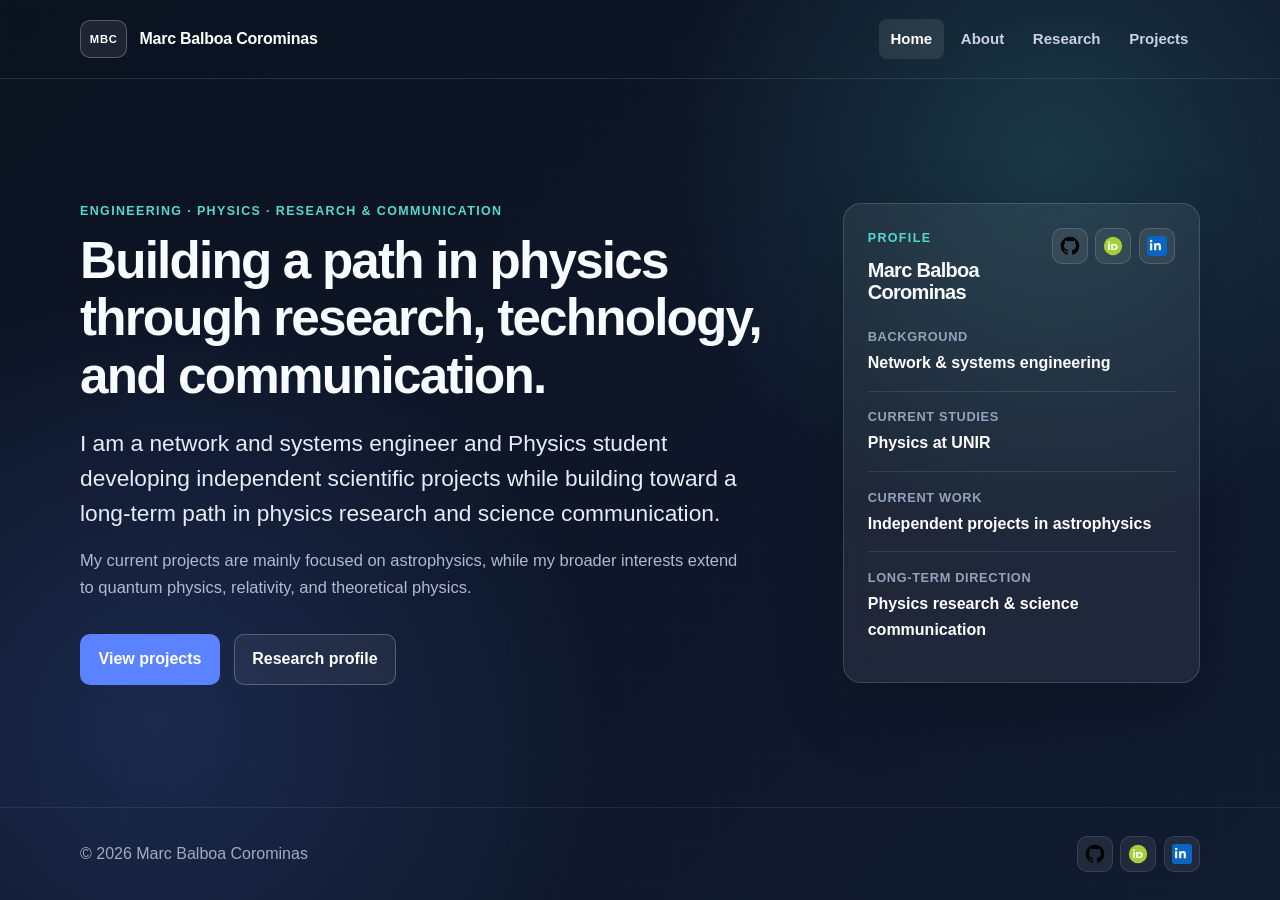
==== index.html @ cb41b610 "Finalize website content and visual consistency" ====
<!DOCTYPE html>
<html lang="en">
<head>
  <meta charset="UTF-8">
  <meta name="viewport" content="width=device-width, initial-scale=1.0">
  <meta name="theme-color" content="#0b1220">
  <title>Marc Balboa Corominas | Physics, Engineering & Research</title>
  <meta name="description" content="Personal website of Marc Balboa Corominas, network and systems engineer, Physics student, and developer of independent scientific projects.">
  <link rel="icon" href="assets/icons/favicon.svg" type="image/svg+xml">
  <link rel="stylesheet" href="assets/css/style.css">
</head>
<body class="home-page">
  <div class="home-shell">
    <header class="site-header">
      <div class="container header-inner">
        <a class="brand" href="index.html" aria-label="Marc Balboa Corominas, home">
          <span class="brand-mark" aria-hidden="true">MBC</span>
          <span class="brand-name">Marc Balboa Corominas</span>
        </a>
        <nav aria-label="Main navigation">
          <a aria-current="page" href="index.html">Home</a>
          <a href="about.html">About</a>
          <a href="research.html">Research</a>
          <a href="projects.html">Projects</a>
        </nav>
      </div>
    </header>

    <main class="home-main">
      <section class="hero container">
        <div class="hero-copy">
          <p class="eyebrow">Engineering · Physics · Research & Communication</p>
          <h1>Building a path in physics through research, technology, and communication.</h1>

          <p class="hero-intro">
            I am a network and systems engineer and Physics student developing
            independent scientific projects while building toward a long-term path
            in physics research and science communication.
          </p>

          <p class="hero-support">
            My current projects are mainly focused on astrophysics, while my broader
            interests extend to quantum physics, relativity, and theoretical physics.
          </p>

          <div class="actions">
            <a class="button button-primary" href="projects.html">View projects</a>
            <a class="button button-secondary" href="research.html">Research profile</a>
          </div>
        </div>

        <aside class="profile-panel" aria-label="Professional profile">
          <div class="profile-panel-top">
            <div>
              <p class="panel-label">Profile</p>
              <h2>Marc Balboa Corominas</h2>
            </div>
            <div class="social-links" aria-label="Professional profiles">
              <a class="icon-link" href="https://github.com/marc-balboa-corominas" rel="me" aria-label="GitHub"><img src="assets/icons/github.svg" alt=""></a>
              <a class="icon-link" href="https://orcid.org/0009-0006-7571-9193" rel="me" aria-label="ORCID"><img src="assets/icons/orcid.svg" alt=""></a>
              <a class="icon-link" href="https://www.linkedin.com/in/marc-balboa-corominas-b39a37172" rel="me" aria-label="LinkedIn"><img src="assets/icons/linkedin.svg" alt=""></a>
            </div>
          </div>

          <dl class="profile-list">
            <div><dt>Background</dt><dd>Network & systems engineering</dd></div>
            <div><dt>Current studies</dt><dd>Physics at UNIR</dd></div>
            <div><dt>Current work</dt><dd>Independent projects in astrophysics</dd></div>
            <div><dt>Long-term direction</dt><dd>Physics research & science communication</dd></div>
          </dl>
        </aside>
      </section>
    </main>

    <footer class="site-footer home-footer">
      <div class="container footer-inner">
        <p>© 2026 Marc Balboa Corominas</p>
        <div class="social-links" aria-label="Professional profiles">
          <a class="icon-link" href="https://github.com/marc-balboa-corominas" rel="me" aria-label="GitHub"><img src="assets/icons/github.svg" alt=""></a>
          <a class="icon-link" href="https://orcid.org/0009-0006-7571-9193" rel="me" aria-label="ORCID"><img src="assets/icons/orcid.svg" alt=""></a>
          <a class="icon-link" href="https://www.linkedin.com/in/marc-balboa-corominas-b39a37172" rel="me" aria-label="LinkedIn"><img src="assets/icons/linkedin.svg" alt=""></a>
        </div>
      </div>
    </footer>
  </div>
</body>
</html>
---- assets/css/style.css ----
:root {
  --ink: #0b1220;
  --ink-soft: #111b30;
  --paper: #ffffff;
  --surface: #f3f6fb;
  --surface-strong: #e8eef8;
  --text: #172033;
  --muted: #5f6b7d;
  --line: #d8dfeb;
  --accent: #5b82ff;
  --accent-strong: #315ee8;
  --accent-soft: #eaf0ff;
  --cyan: #55d8cd;
  --max-width: 1120px;
  --radius: 18px;
  --shadow: 0 18px 50px rgba(11, 18, 32, 0.09);
}

* { box-sizing: border-box; }

html {
  color: var(--text);
  background: var(--paper);
  font-family: Inter, ui-sans-serif, -apple-system, BlinkMacSystemFont, "Segoe UI", Roboto, Helvetica, Arial, sans-serif;
  line-height: 1.65;
  scroll-behavior: smooth;
}

body { margin: 0; }
a { color: inherit; }
img, svg { max-width: 100%; }

.container {
  width: min(calc(100% - 2.5rem), var(--max-width));
  margin-inline: auto;
}

.hero-shell,
.page-shell {
  position: relative;
  overflow: hidden;
  color: #f8fbff;
  background:
    radial-gradient(circle at 82% 18%, rgba(85, 216, 205, 0.17), transparent 24rem),
    radial-gradient(circle at 12% 80%, rgba(91, 130, 255, 0.18), transparent 28rem),
    linear-gradient(135deg, var(--ink) 0%, var(--ink-soft) 100%);
}

.page-shell-about {
  background:
    radial-gradient(circle at 18% 30%, rgba(91, 130, 255, 0.23), transparent 28rem),
    linear-gradient(135deg, #0b1220 0%, #18243f 100%);
}

.page-shell-research {
  background:
    radial-gradient(circle at 80% 30%, rgba(85, 216, 205, 0.2), transparent 26rem),
    linear-gradient(135deg, #08131d 0%, #132f3d 100%);
}

.page-shell-projects {
  background:
    radial-gradient(circle at 18% 25%, rgba(91, 130, 255, 0.24), transparent 26rem),
    radial-gradient(circle at 85% 80%, rgba(85, 216, 205, 0.12), transparent 22rem),
    linear-gradient(135deg, #11101d 0%, #1b1d38 100%);
}

.hero-shell::before,
.page-shell::before {
  position: absolute;
  inset: 0;
  content: "";
  pointer-events: none;
  opacity: 0.22;
  background-image:
    linear-gradient(rgba(255, 255, 255, 0.035) 1px, transparent 1px),
    linear-gradient(90deg, rgba(255, 255, 255, 0.035) 1px, transparent 1px);
  background-size: 42px 42px;
}

.site-header,
.hero,
.page-hero { position: relative; z-index: 1; }

.site-header {
  border-bottom: 1px solid rgba(255, 255, 255, 0.1);
}

.header-inner {
  display: flex;
  min-height: 78px;
  align-items: center;
  justify-content: space-between;
  gap: 2rem;
}

.header-right {
  display: flex;
  align-items: center;
  gap: 1.25rem;
}

.brand {
  display: inline-flex;
  align-items: center;
  gap: 0.75rem;
  color: #fff;
  text-decoration: none;
}

.brand-mark {
  display: grid;
  min-width: 44px;
  height: 38px;
  padding-inline: 0.55rem;
  place-items: center;
  border: 1px solid rgba(255, 255, 255, 0.25);
  border-radius: 10px;
  background: rgba(255, 255, 255, 0.08);
  font-size: 0.7rem;
  font-weight: 850;
  letter-spacing: 0.07em;
}

.brand-name {
  font-weight: 750;
  letter-spacing: -0.015em;
}

nav {
  display: flex;
  flex-wrap: wrap;
  gap: 0.35rem;
}

nav a {
  padding: 0.48rem 0.72rem;
  border-radius: 8px;
  color: #c8d2e4;
  font-size: 0.94rem;
  font-weight: 620;
  text-decoration: none;
}

nav a:hover,
nav a:focus-visible,
nav a[aria-current="page"] {
  color: #fff;
  background: rgba(255, 255, 255, 0.09);
}

.social-links {
  display: flex;
  align-items: center;
  gap: 0.48rem;
}

.icon-link {
  display: grid;
  width: 36px;
  height: 36px;
  place-items: center;
  border: 1px solid rgba(255, 255, 255, 0.14);
  border-radius: 10px;
  background: rgba(255, 255, 255, 0.07);
  text-decoration: none;
  transition: transform 140ms ease, background 140ms ease, border-color 140ms ease;
}

.icon-link:hover,
.icon-link:focus-visible {
  transform: translateY(-1px);
  border-color: rgba(255, 255, 255, 0.35);
  background: rgba(255, 255, 255, 0.13);
}

.icon-link img {
  width: 20px;
  height: 20px;
}

.hero {
  display: grid;
  min-height: 610px;
  align-items: center;
  gap: 4.5rem;
  grid-template-columns: minmax(0, 1.45fr) minmax(300px, 0.75fr);
  padding-block: 6rem;
}

.hero-copy { max-width: 760px; }

.eyebrow,
.panel-label,
.project-type,
.card-number,
.timeline-label {
  margin: 0 0 0.65rem;
  color: var(--cyan);
  font-size: 0.78rem;
  font-weight: 800;
  letter-spacing: 0.11em;
  text-transform: uppercase;
}

.eyebrow-dark,
.section .panel-label,
.section .project-type,
.timeline-label {
  color: var(--accent-strong);
}

h1, h2, h3 {
  margin-top: 0;
  line-height: 1.12;
  letter-spacing: -0.035em;
}

h1 {
  max-width: 860px;
  margin-bottom: 1.35rem;
  font-size: clamp(2.7rem, 5.2vw, 4.6rem);
  font-weight: 780;
}

h2 {
  margin-bottom: 1rem;
  font-size: clamp(1.9rem, 3.5vw, 2.8rem);
  font-weight: 760;
}

h3 {
  margin-bottom: 0.75rem;
  font-size: 1.34rem;
  font-weight: 740;
}

p { margin-top: 0; }

.hero-intro {
  max-width: 720px;
  margin-bottom: 1rem;
  color: #e6ecf7;
  font-size: clamp(1.16rem, 2vw, 1.42rem);
  line-height: 1.55;
}

.hero-support {
  max-width: 670px;
  color: #aebbd1;
  font-size: 1.03rem;
}

.actions {
  display: flex;
  flex-wrap: wrap;
  gap: 0.85rem;
  margin-top: 2rem;
}

.button {
  display: inline-flex;
  min-height: 46px;
  align-items: center;
  justify-content: center;
  padding: 0.72rem 1.1rem;
  border: 1px solid transparent;
  border-radius: 10px;
  font-weight: 720;
  text-decoration: none;
  transition: transform 150ms ease, border-color 150ms ease, background 150ms ease;
}

.button:hover,
.button:focus-visible { transform: translateY(-1px); }

.button-primary { color: #fff; background: var(--accent); }
.button-primary:hover,
.button-primary:focus-visible { background: var(--accent-strong); }

.button-secondary {
  border-color: rgba(255, 255, 255, 0.24);
  color: #fff;
  background: rgba(255, 255, 255, 0.06);
}

.button-secondary:hover,
.button-secondary:focus-visible {
  border-color: rgba(255, 255, 255, 0.45);
  background: rgba(255, 255, 255, 0.1);
}

.profile-panel {
  padding: 1.5rem;
  border: 1px solid rgba(255, 255, 255, 0.14);
  border-radius: var(--radius);
  background: rgba(255, 255, 255, 0.065);
  box-shadow: 0 24px 70px rgba(0, 0, 0, 0.2);
  backdrop-filter: blur(12px);
}

.profile-panel-top {
  display: flex;
  align-items: flex-start;
  justify-content: space-between;
  gap: 1rem;
}

.profile-panel-top h2 {
  margin-bottom: 0.5rem;
  font-size: 1.25rem;
}

.profile-list { margin: 0; }

.profile-list > div {
  padding: 0.9rem 0;
  border-bottom: 1px solid rgba(255, 255, 255, 0.1);
}

.profile-list > div:last-child { border-bottom: 0; }

.profile-list dt {
  margin-bottom: 0.18rem;
  color: #93a3bc;
  font-size: 0.8rem;
  font-weight: 700;
  letter-spacing: 0.05em;
  text-transform: uppercase;
}

.profile-list dd {
  margin: 0;
  color: #fff;
  font-weight: 650;
}

.page-hero {
  max-width: 1000px;
  padding-block: 4.6rem 5rem;
}

.compact-hero {
  display: grid;
  align-items: end;
  gap: 3rem;
  grid-template-columns: minmax(0, 1.35fr) minmax(300px, 0.65fr);
}

.compact-hero h1 {
  max-width: 760px;
  margin-bottom: 0;
  font-size: clamp(2.35rem, 4.4vw, 3.55rem);
}

.compact-hero > p {
  margin-bottom: 0.35rem;
  color: #bdc8da;
  font-size: 1.08rem;
}

.section { padding-block: 5.5rem; }
.section-muted { background: var(--surface); }

.section-heading {
  max-width: 740px;
  margin-bottom: 2.5rem;
}

.section-heading > p:last-child {
  color: var(--muted);
  font-size: 1.08rem;
}

.section-heading-inline {
  display: flex;
  max-width: none;
  align-items: end;
  justify-content: space-between;
  gap: 2rem;
}

.focus-grid,
.principles-grid {
  display: grid;
  gap: 1.25rem;
}

.focus-grid { grid-template-columns: repeat(3, minmax(0, 1fr)); }
.principles-grid { grid-template-columns: repeat(2, minmax(0, 1fr)); }

.focus-card,
.principles-grid article {
  padding: 1.65rem;
  border: 1px solid var(--line);
  border-radius: var(--radius);
  background: var(--paper);
}

.focus-card { min-height: 240px; }
.focus-card p,
.principles-grid p { color: var(--muted); }

.card-number {
  display: block;
  color: var(--accent-strong);
}

.project-feature {
  display: grid;
  align-items: start;
  gap: 3rem;
  padding: 2rem;
  border: 1px solid var(--line);
  border-radius: var(--radius);
  background: var(--paper);
  box-shadow: var(--shadow);
  grid-template-columns: minmax(0, 1.4fr) minmax(250px, 0.6fr);
}

.project-feature p { color: var(--muted); }

.tag-list,
.check-list {
  margin: 0;
  padding: 0;
  list-style: none;
}

.tag-list {
  display: flex;
  flex-wrap: wrap;
  align-content: start;
  gap: 0.6rem;
}

.tag-list li {
  padding: 0.45rem 0.7rem;
  border: 1px solid var(--line);
  border-radius: 999px;
  color: var(--muted);
  background: var(--surface);
  font-size: 0.86rem;
  font-weight: 650;
}

.text-link {
  color: var(--accent-strong);
  font-weight: 720;
  text-decoration: none;
}

.text-link:hover,
.text-link:focus-visible { text-decoration: underline; }

/* About */
.about-layout {
  display: grid;
  align-items: start;
  gap: 5rem;
  grid-template-columns: minmax(260px, 0.7fr) minmax(0, 1.3fr);
}

.about-summary {
  position: sticky;
  top: 2rem;
}

.about-summary p:last-child {
  color: var(--muted);
  font-size: 1.08rem;
}

.timeline {
  position: relative;
  display: grid;
  gap: 1.2rem;
}

.timeline::before {
  position: absolute;
  top: 1rem;
  bottom: 1rem;
  left: 1.55rem;
  width: 1px;
  background: var(--line);
  content: "";
}

.timeline-item {
  position: relative;
  display: grid;
  gap: 1.3rem;
  grid-template-columns: 3.2rem 1fr;
  padding: 1.4rem 1.5rem 1.4rem 0;
  border-bottom: 1px solid var(--line);
}

.timeline-marker {
  z-index: 1;
  display: grid;
  width: 3.1rem;
  height: 3.1rem;
  place-items: center;
  border: 1px solid var(--line);
  border-radius: 50%;
  color: var(--accent-strong);
  background: var(--paper);
  font-size: 0.82rem;
  font-weight: 800;
}

.timeline-item p:last-child { color: var(--muted); }

/* Research */
.research-layout {
  display: grid;
  align-items: start;
  gap: 4rem;
  grid-template-columns: minmax(240px, 0.65fr) minmax(0, 1.35fr);
}

.research-index p:last-child { color: var(--muted); }

.research-accordion {
  display: grid;
  gap: 0.9rem;
}

.research-accordion details {
  overflow: hidden;
  border: 1px solid var(--line);
  border-radius: 14px;
  background: var(--paper);
}

.research-accordion summary {
  display: grid;
  align-items: center;
  gap: 1rem;
  grid-template-columns: 2.8rem 1fr;
  padding: 1.15rem 1.25rem;
  cursor: pointer;
  list-style: none;
}

.research-accordion summary::-webkit-details-marker { display: none; }

.research-accordion summary > span {
  color: var(--accent-strong);
  font-size: 0.82rem;
  font-weight: 800;
}

.research-accordion summary strong {
  display: block;
  margin-bottom: 0.15rem;
  font-size: 1.08rem;
}

.research-accordion summary small {
  color: var(--muted);
  font-size: 0.9rem;
}

.research-accordion details[open] {
  border-color: #bfcdf3;
  box-shadow: var(--shadow);
}

.research-accordion details[open] summary {
  background: var(--accent-soft);
}

.details-content {
  padding: 0 1.25rem 1.25rem 5.05rem;
}

.details-content p {
  margin: 0;
  color: var(--muted);
}

.method-strip {
  display: grid;
  align-items: start;
  gap: 4rem;
  grid-template-columns: minmax(0, 1.2fr) minmax(300px, 0.8fr);
}

.method-strip > div > p:last-child { color: var(--muted); }

.check-list {
  display: grid;
  gap: 0.85rem;
  padding: 1.5rem;
  border: 1px solid var(--line);
  border-radius: var(--radius);
  background: var(--paper);
}

.check-list li {
  position: relative;
  padding-left: 1.55rem;
  color: var(--muted);
}

.check-list li::before {
  position: absolute;
  top: 0.62em;
  left: 0;
  width: 0.58rem;
  height: 0.58rem;
  border-radius: 50%;
  background: var(--accent);
  content: "";
}

/* Projects */
.project-browser {
  display: grid;
  min-height: 560px;
  overflow: hidden;
  border: 1px solid var(--line);
  border-radius: 22px;
  background: var(--paper);
  box-shadow: var(--shadow);
  grid-template-columns: minmax(270px, 0.68fr) minmax(0, 1.32fr);
}

.project-selector {
  padding: 1.5rem;
  border-right: 1px solid var(--line);
  background: var(--surface);
}

.project-tab {
  display: grid;
  width: 100%;
  align-items: center;
  gap: 0.9rem;
  grid-template-columns: 2.2rem 1fr;
  margin-top: 0.75rem;
  padding: 1rem;
  border: 1px solid transparent;
  border-radius: 12px;
  color: var(--text);
  background: transparent;
  cursor: pointer;
  text-align: left;
}

.project-tab:hover,
.project-tab:focus-visible {
  border-color: var(--line);
  background: var(--paper);
}

.project-tab.is-active {
  border-color: #bfcdf3;
  background: var(--paper);
  box-shadow: 0 10px 25px rgba(11, 18, 32, 0.07);
}

.project-tab-index {
  color: var(--accent-strong);
  font-size: 0.78rem;
  font-weight: 850;
}

.project-tab strong,
.project-tab small { display: block; }

.project-tab small {
  margin-top: 0.12rem;
  color: var(--muted);
}

.project-stage {
  display: flex;
  align-items: stretch;
}

.project-panel {
  width: 100%;
  padding: 2.6rem;
}

.project-stage-header {
  display: flex;
  align-items: start;
  justify-content: space-between;
  gap: 1.5rem;
}

.project-stage-header h2 {
  margin-bottom: 0.4rem;
  font-size: clamp(2rem, 4vw, 3rem);
}

.status-pill {
  display: inline-flex;
  padding: 0.35rem 0.65rem;
  border-radius: 999px;
  font-size: 0.78rem;
  font-weight: 800;
}

.status-public {
  color: #166534;
  background: #dcfce7;
}

.status-private {
  color: #7c2d12;
  background: #ffedd5;
}

.project-lead {
  max-width: 720px;
  color: var(--text);
  font-size: 1.25rem;
}

.project-panel > p:not(.project-lead) {
  max-width: 720px;
  color: var(--muted);
}

.project-facts {
  display: grid;
  gap: 0;
  grid-template-columns: repeat(2, minmax(0, 1fr));
  margin: 2rem 0 0;
  border-top: 1px solid var(--line);
}

.project-facts > div {
  padding: 1rem 1rem 1rem 0;
  border-bottom: 1px solid var(--line);
}

.project-facts dt {
  color: var(--muted);
  font-size: 0.78rem;
  font-weight: 800;
  letter-spacing: 0.06em;
  text-transform: uppercase;
}

.project-facts dd {
  margin: 0.3rem 0 0;
  font-weight: 650;
}

.site-footer {
  color: #9facbf;
  background: var(--ink);
}

.footer-inner {
  display: flex;
  min-height: 92px;
  align-items: center;
  justify-content: space-between;
  gap: 2rem;
}

.footer-inner p { margin: 0; }

.site-footer .icon-link {
  border-color: rgba(255, 255, 255, 0.1);
}

@media (max-width: 980px) {
  .header-inner,
  .header-right {
    align-items: flex-start;
    flex-direction: column;
  }

  .header-inner {
    padding-block: 1rem;
    gap: 1rem;
  }

  .header-right {
    width: 100%;
    gap: 0.8rem;
  }

  .hero,
  .compact-hero,
  .about-layout,
  .research-layout,
  .method-strip,
  .project-feature,
  .project-browser {
    grid-template-columns: 1fr;
  }

  .hero {
    gap: 2.5rem;
    padding-block: 4.8rem;
  }

  .profile-panel { max-width: 640px; }
  .focus-grid { grid-template-columns: 1fr; }

  .about-summary { position: static; }
  .project-selector {
    border-right: 0;
    border-bottom: 1px solid var(--line);
  }
}

@media (max-width: 680px) {
  .container {
    width: min(calc(100% - 1.5rem), var(--max-width));
  }

  .brand-name { font-size: 0.95rem; }

  nav {
    width: 100%;
    justify-content: space-between;
    gap: 0;
  }

  nav a {
    padding-inline: 0.45rem;
    font-size: 0.86rem;
  }

  .header-right .social-links {
    position: absolute;
    top: 1rem;
    right: 0.75rem;
  }

  .hero { min-height: auto; }
  h1 { font-size: clamp(2.35rem, 12vw, 3.5rem); }

  .compact-hero {
    gap: 1rem;
    padding-block: 3.4rem 3.8rem;
  }

  .compact-hero h1 {
    font-size: clamp(2.15rem, 10vw, 3rem);
  }

  .section { padding-block: 4.1rem; }

  .section-heading-inline,
  .footer-inner {
    align-items: flex-start;
    flex-direction: column;
  }

  .profile-panel,
  .project-feature,
  .project-panel {
    padding: 1.35rem;
  }

  .profile-panel-top {
    align-items: flex-start;
    flex-direction: column;
  }

  .timeline::before { left: 1.25rem; }
  .timeline-item { grid-template-columns: 2.6rem 1fr; }
  .timeline-marker {
    width: 2.5rem;
    height: 2.5rem;
  }

  .details-content { padding-left: 1.25rem; }

  .project-facts { grid-template-columns: 1fr; }

  .footer-inner { padding-block: 1.5rem; }
}

@media (prefers-reduced-motion: reduce) {
  html { scroll-behavior: auto; }
  .button, .icon-link { transition: none; }
}


/* v4 layout refinement */
.home-page,
.projects-page {
  background: #0b1220;
}

.home-shell {
  display: flex;
  min-height: 100vh;
  flex-direction: column;
}

.home-main {
  position: relative;
  z-index: 1;
  display: flex;
  flex: 1;
  align-items: center;
}

.home-page .hero-shell,
.home-shell {
  color: #f8fbff;
  background:
    radial-gradient(circle at 82% 18%, rgba(85, 216, 205, 0.17), transparent 24rem),
    radial-gradient(circle at 12% 80%, rgba(91, 130, 255, 0.18), transparent 28rem),
    linear-gradient(135deg, var(--ink) 0%, var(--ink-soft) 100%);
}

.home-shell::before,
.projects-shell::before {
  position: absolute;
  inset: 0;
  content: "";
  pointer-events: none;
  opacity: 0.22;
  background-image:
    linear-gradient(rgba(255, 255, 255, 0.035) 1px, transparent 1px),
    linear-gradient(90deg, rgba(255, 255, 255, 0.035) 1px, transparent 1px);
  background-size: 42px 42px;
}

.home-page .hero {
  min-height: auto;
  padding-block: 4.7rem;
}

.home-page h1 {
  max-width: 780px;
  font-size: clamp(2.35rem, 4.4vw, 3.85rem);
}

.header-inner > nav {
  margin-left: auto;
}

.home-footer,
.projects-footer {
  border-top: 1px solid rgba(255, 255, 255, 0.08);
  background: transparent;
}

.compact-hero {
  padding-block: 3.6rem 4rem;
}

.compact-hero h1 {
  max-width: 700px;
  font-size: clamp(2rem, 3.6vw, 3rem);
}

.education-section {
  display: grid;
  align-items: start;
  gap: 4.5rem;
  grid-template-columns: minmax(260px, 0.7fr) minmax(0, 1.3fr);
}

.education-heading {
  position: sticky;
  top: 2rem;
}

.education-heading p:last-child,
.education-card p:last-child {
  color: var(--muted);
}

.education-timeline {
  position: relative;
  display: grid;
  gap: 1.2rem;
}

.education-timeline::before {
  position: absolute;
  top: 1.5rem;
  bottom: 1.5rem;
  left: 4.45rem;
  width: 1px;
  background: var(--line);
  content: "";
}

.education-entry {
  position: relative;
  display: grid;
  gap: 1.5rem;
  grid-template-columns: 7.4rem 1fr;
}

.year-block {
  z-index: 1;
  display: flex;
  min-height: 4.7rem;
  align-items: center;
  justify-content: center;
  gap: 0.28rem;
  border: 1px solid var(--line);
  border-radius: 14px;
  color: var(--accent-strong);
  background: var(--paper);
  font-size: 0.78rem;
  font-weight: 820;
}

.year-line { color: var(--muted); }

.education-card {
  padding: 1.5rem;
  border: 1px solid var(--line);
  border-radius: var(--radius);
  background: var(--surface);
}

.institution {
  color: var(--accent-strong);
}

.research-accordion summary {
  grid-template-columns: 1rem 1fr;
}

.topic-dot {
  display: block;
  width: 0.68rem;
  height: 0.68rem;
  border-radius: 50%;
  background: var(--accent);
}

.details-content {
  padding-left: 3.25rem;
}

.projects-shell {
  position: relative;
  min-height: 100vh;
  overflow: hidden;
  color: #f8fbff;
  background:
    radial-gradient(circle at 18% 25%, rgba(91, 130, 255, 0.24), transparent 26rem),
    radial-gradient(circle at 85% 80%, rgba(85, 216, 205, 0.12), transparent 22rem),
    linear-gradient(135deg, #11101d 0%, #1b1d38 100%);
}

.projects-intro {
  padding-bottom: 2.8rem;
}

.projects-browser-section {
  position: relative;
  z-index: 1;
  padding-bottom: 5rem;
}

.projects-page .project-browser {
  border-color: rgba(255, 255, 255, 0.12);
  box-shadow: 0 24px 70px rgba(0, 0, 0, 0.22);
}

@media (max-width: 980px) {
  .education-section {
    grid-template-columns: 1fr;
  }
  .education-heading { position: static; }
}

@media (max-width: 680px) {
  .home-page .hero { padding-block: 3.7rem; }
  .education-entry { grid-template-columns: 1fr; }
  .education-timeline::before { display: none; }
  .year-block {
    width: fit-content;
    min-height: auto;
    padding: 0.5rem 0.7rem;
  }
}

/* =========================================================
   Version 5 — final content and continuous-page refinements
   ========================================================= */

html {
  background: var(--ink);
}

.home-shell,
.about-shell,
.research-shell,
.projects-shell {
  position: relative;
  display: flex;
  min-height: 100vh;
  overflow: hidden;
  flex-direction: column;
  color: #f8fbff;
}

.about-shell {
  background:
    radial-gradient(circle at 18% 24%, rgba(91, 130, 255, 0.23), transparent 28rem),
    radial-gradient(circle at 88% 78%, rgba(85, 216, 205, 0.10), transparent 26rem),
    linear-gradient(135deg, #0b1220 0%, #18243f 100%);
}

.research-shell {
  background:
    radial-gradient(circle at 82% 22%, rgba(85, 216, 205, 0.19), transparent 26rem),
    radial-gradient(circle at 12% 82%, rgba(91, 130, 255, 0.12), transparent 28rem),
    linear-gradient(135deg, #08131d 0%, #132f3d 100%);
}

.about-shell::before,
.research-shell::before {
  position: absolute;
  inset: 0;
  content: "";
  pointer-events: none;
  opacity: 0.22;
  background-image:
    linear-gradient(rgba(255, 255, 255, 0.035) 1px, transparent 1px),
    linear-gradient(90deg, rgba(255, 255, 255, 0.035) 1px, transparent 1px);
  background-size: 42px 42px;
}

.about-shell > *,
.research-shell > * {
  position: relative;
  z-index: 1;
}

.about-shell main,
.research-shell main {
  flex: 1;
}

.about-shell .site-footer,
.research-shell .site-footer {
  margin-top: auto;
  border-top: 1px solid rgba(255, 255, 255, 0.08);
  background: rgba(0, 0, 0, 0.08);
}

/* More restrained headings */
.hero h1 {
  max-width: 820px;
  font-size: clamp(2.25rem, 4vw, 3.65rem);
}

.compact-hero {
  padding-block: 3.4rem 3rem;
}

.compact-hero h1 {
  max-width: 720px;
  font-size: clamp(1.95rem, 3.35vw, 2.9rem);
}

/* About: continuous dark background and centred chronology rail */
.education-section-dark {
  padding-top: 1.5rem;
  padding-bottom: 5rem;
}

.education-section-dark .education-heading h2 {
  color: #ffffff;
}

.education-section-dark .education-heading .eyebrow {
  color: var(--cyan);
}

.education-timeline {
  --timeline-column: 10rem;
  --timeline-center: 5rem;
}

.education-timeline::before {
  top: 2.4rem;
  bottom: 2.4rem;
  left: var(--timeline-center);
  width: 2px;
  background: rgba(255, 255, 255, 0.18);
}

.education-entry {
  grid-template-columns: var(--timeline-column) minmax(0, 1fr);
}

.year-block {
  position: relative;
  z-index: 1;
  min-height: 4.8rem;
  padding: 0.55rem 0.7rem;
  border-color: rgba(255, 255, 255, 0.20);
  color: #e9efff;
  background: rgba(11, 18, 32, 0.90);
  text-align: center;
}

.education-card {
  border-color: rgba(255, 255, 255, 0.14);
  color: var(--text);
  background: rgba(255, 255, 255, 0.97);
  box-shadow: 0 18px 50px rgba(0, 0, 0, 0.18);
}

.education-card h3 {
  color: var(--text);
}

.education-card p:last-child {
  color: var(--muted);
}

.entry-heading {
  display: flex;
  align-items: flex-start;
  justify-content: space-between;
  gap: 1.25rem;
}

.entry-tag {
  flex: 0 0 auto;
  padding: 0.35rem 0.65rem;
  border-radius: 999px;
  color: var(--accent-strong);
  background: var(--accent-soft);
  font-size: 0.74rem;
  font-weight: 750;
}

/* Research: continuous dark background with light interactive cards */
.research-layout-dark {
  padding-top: 1.5rem;
  padding-bottom: 5rem;
}

.research-layout-dark .research-index h2 {
  color: #ffffff;
}

.research-layout-dark .research-index .eyebrow {
  color: var(--cyan);
}

.research-layout-dark .research-index p:last-child {
  color: #b8c5d7;
}

.research-accordion details {
  border-color: rgba(255, 255, 255, 0.14);
  color: var(--text);
  background: rgba(255, 255, 255, 0.97);
  box-shadow: 0 16px 38px rgba(0, 0, 0, 0.14);
}

.research-accordion summary {
  grid-template-columns: 1rem 1fr;
}

.research-accordion summary strong {
  color: var(--text);
}

.area-label {
  display: block;
  margin-bottom: 0.22rem;
  color: var(--accent-strong) !important;
  font-size: 0.7rem !important;
  font-weight: 800 !important;
  letter-spacing: 0.09em;
  text-transform: uppercase;
}

.details-content {
  padding-left: 3.25rem;
}

/* Projects: explicit contrast fix for all text inside the white card */
.projects-shell .project-browser,
.projects-shell .project-selector,
.projects-shell .project-stage,
.projects-shell .project-panel {
  color: var(--text) !important;
}

.projects-shell .project-panel,
.projects-shell .project-panel h2,
.projects-shell .project-panel h3,
.projects-shell .project-panel dd,
.projects-shell .project-tab strong {
  color: var(--text) !important;
}

.projects-shell .project-panel p,
.projects-shell .project-panel dt,
.projects-shell .project-tab small {
  color: var(--muted) !important;
}

.projects-shell .project-panel .project-type,
.projects-shell .project-selector .eyebrow-dark {
  color: var(--accent-strong) !important;
}

.projects-shell .project-panel .project-lead {
  color: var(--text) !important;
}

.projects-shell .project-panel .project-description {
  color: var(--muted) !important;
}

.projects-shell .project-facts dd {
  color: var(--text) !important;
}

.projects-shell .status-public {
  color: #166534 !important;
}

.projects-shell .status-private {
  color: #7c2d12 !important;
}

@media (max-width: 680px) {
  .hero h1 {
    font-size: clamp(2.05rem, 9.5vw, 3rem);
  }

  .compact-hero h1 {
    font-size: clamp(1.95rem, 9vw, 2.7rem);
  }

  .education-timeline {
    --timeline-center: 1.25rem;
  }

  .education-entry {
    grid-template-columns: 1fr;
    padding-left: 2.8rem;
  }

  .year-block {
    width: fit-content;
    min-height: auto;
    margin-left: -2.8rem;
  }

  .entry-heading {
    flex-direction: column;
  }

  .details-content {
    padding-left: 1.25rem;
  }

  .project-stage-header {
    align-items: flex-start;
    flex-direction: column;
  }
}
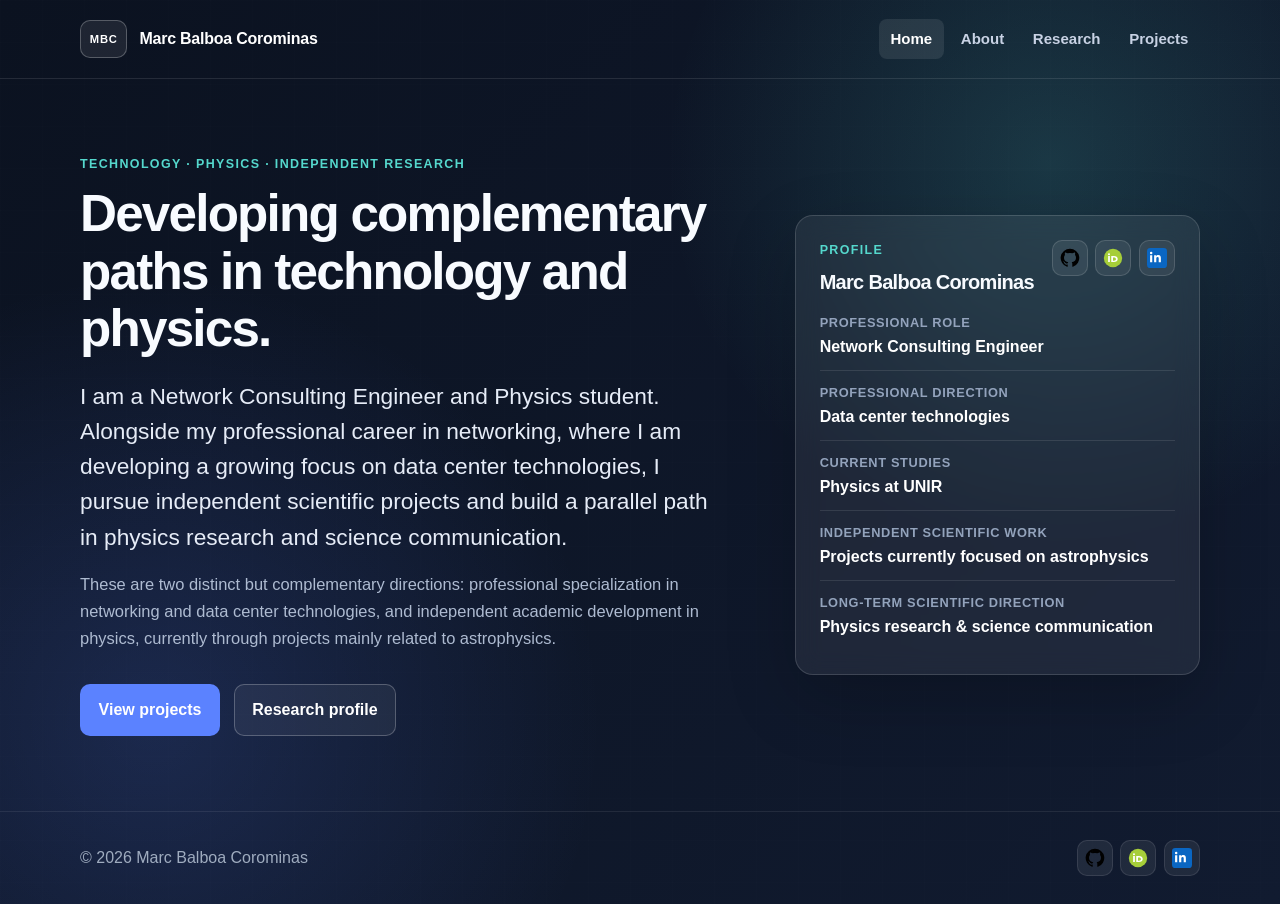
==== commit 91adde8c: "Refine dual career profile and dynamic education timeline" ====
--- a/index.html
+++ b/index.html
@@ -4,11 +4,15 @@
   <meta charset="UTF-8">
   <meta name="viewport" content="width=device-width, initial-scale=1.0">
   <meta name="theme-color" content="#0b1220">
-  <title>Marc Balboa Corominas | Physics, Engineering & Research</title>
-  <meta name="description" content="Personal website of Marc Balboa Corominas, network and systems engineer, Physics student, and developer of independent scientific projects.">
+  <title>Marc Balboa Corominas | Technology, Physics & Independent Research</title>
+  <meta
+    name="description"
+    content="Personal website of Marc Balboa Corominas, Network Consulting Engineer, Physics student, and developer of independent scientific projects."
+  >
   <link rel="icon" href="assets/icons/favicon.svg" type="image/svg+xml">
   <link rel="stylesheet" href="assets/css/style.css">
 </head>
+
 <body class="home-page">
   <div class="home-shell">
     <header class="site-header">
@@ -17,6 +21,7 @@
           <span class="brand-mark" aria-hidden="true">MBC</span>
           <span class="brand-name">Marc Balboa Corominas</span>
         </a>
+
         <nav aria-label="Main navigation">
           <a aria-current="page" href="index.html">Home</a>
           <a href="about.html">About</a>
@@ -29,18 +34,23 @@
     <main class="home-main">
       <section class="hero container">
         <div class="hero-copy">
-          <p class="eyebrow">Engineering · Physics · Research & Communication</p>
-          <h1>Building a path in physics through research, technology, and communication.</h1>
+          <p class="eyebrow">Technology · Physics · Independent Research</p>
+
+          <h1>Developing complementary paths in technology and physics.</h1>
 
           <p class="hero-intro">
-            I am a network and systems engineer and Physics student developing
-            independent scientific projects while building toward a long-term path
-            in physics research and science communication.
+            I am a Network Consulting Engineer and Physics student. Alongside my
+            professional career in networking, where I am developing a growing
+            focus on data center technologies, I pursue independent scientific
+            projects and build a parallel path in physics research and science
+            communication.
           </p>
 
           <p class="hero-support">
-            My current projects are mainly focused on astrophysics, while my broader
-            interests extend to quantum physics, relativity, and theoretical physics.
+            These are two distinct but complementary directions: professional
+            specialization in networking and data center technologies, and
+            independent academic development in physics, currently through
+            projects mainly related to astrophysics.
           </p>
 
           <div class="actions">
@@ -49,24 +59,68 @@
           </div>
         </div>
 
-        <aside class="profile-panel" aria-label="Professional profile">
+        <aside class="profile-panel" aria-label="Professional and academic profile">
           <div class="profile-panel-top">
             <div>
               <p class="panel-label">Profile</p>
               <h2>Marc Balboa Corominas</h2>
             </div>
+
             <div class="social-links" aria-label="Professional profiles">
-              <a class="icon-link" href="https://github.com/marc-balboa-corominas" rel="me" aria-label="GitHub"><img src="assets/icons/github.svg" alt=""></a>
-              <a class="icon-link" href="https://orcid.org/0009-0006-7571-9193" rel="me" aria-label="ORCID"><img src="assets/icons/orcid.svg" alt=""></a>
-              <a class="icon-link" href="https://www.linkedin.com/in/marc-balboa-corominas-b39a37172" rel="me" aria-label="LinkedIn"><img src="assets/icons/linkedin.svg" alt=""></a>
+              <a
+                class="icon-link"
+                href="https://github.com/marc-balboa-corominas"
+                rel="me"
+                aria-label="GitHub"
+              >
+                <img src="assets/icons/github.svg" alt="">
+              </a>
+
+              <a
+                class="icon-link"
+                href="https://orcid.org/0009-0006-7571-9193"
+                rel="me"
+                aria-label="ORCID"
+              >
+                <img src="assets/icons/orcid.svg" alt="">
+              </a>
+
+              <a
+                class="icon-link"
+                href="https://www.linkedin.com/in/marc-balboa-corominas-b39a37172"
+                rel="me"
+                aria-label="LinkedIn"
+              >
+                <img src="assets/icons/linkedin.svg" alt="">
+              </a>
             </div>
           </div>
 
           <dl class="profile-list">
-            <div><dt>Background</dt><dd>Network & systems engineering</dd></div>
-            <div><dt>Current studies</dt><dd>Physics at UNIR</dd></div>
-            <div><dt>Current work</dt><dd>Independent projects in astrophysics</dd></div>
-            <div><dt>Long-term direction</dt><dd>Physics research & science communication</dd></div>
+            <div>
+              <dt>Professional role</dt>
+              <dd>Network Consulting Engineer</dd>
+            </div>
+
+            <div>
+              <dt>Professional direction</dt>
+              <dd>Data center technologies</dd>
+            </div>
+
+            <div>
+              <dt>Current studies</dt>
+              <dd>Physics at UNIR</dd>
+            </div>
+
+            <div>
+              <dt>Independent scientific work</dt>
+              <dd>Projects currently focused on astrophysics</dd>
+            </div>
+
+            <div>
+              <dt>Long-term scientific direction</dt>
+              <dd>Physics research & science communication</dd>
+            </div>
           </dl>
         </aside>
       </section>
@@ -75,10 +129,34 @@
     <footer class="site-footer home-footer">
       <div class="container footer-inner">
         <p>© 2026 Marc Balboa Corominas</p>
+
         <div class="social-links" aria-label="Professional profiles">
-          <a class="icon-link" href="https://github.com/marc-balboa-corominas" rel="me" aria-label="GitHub"><img src="assets/icons/github.svg" alt=""></a>
-          <a class="icon-link" href="https://orcid.org/0009-0006-7571-9193" rel="me" aria-label="ORCID"><img src="assets/icons/orcid.svg" alt=""></a>
-          <a class="icon-link" href="https://www.linkedin.com/in/marc-balboa-corominas-b39a37172" rel="me" aria-label="LinkedIn"><img src="assets/icons/linkedin.svg" alt=""></a>
+          <a
+            class="icon-link"
+            href="https://github.com/marc-balboa-corominas"
+            rel="me"
+            aria-label="GitHub"
+          >
+            <img src="assets/icons/github.svg" alt="">
+          </a>
+
+          <a
+            class="icon-link"
+            href="https://orcid.org/0009-0006-7571-9193"
+            rel="me"
+            aria-label="ORCID"
+          >
+            <img src="assets/icons/orcid.svg" alt="">
+          </a>
+
+          <a
+            class="icon-link"
+            href="https://www.linkedin.com/in/marc-balboa-corominas-b39a37172"
+            rel="me"
+            aria-label="LinkedIn"
+          >
+            <img src="assets/icons/linkedin.svg" alt="">
+          </a>
         </div>
       </div>
     </footer>
--- a/assets/css/style.css
+++ b/assets/css/style.css
@@ -1373,3 +1373,237 @@
     flex-direction: column;
   }
 }
+
+
+/* =========================================================
+   Version 6 — dual professional/scientific profile
+   and dynamic About timeline
+   ========================================================= */
+
+.home-page .hero {
+  grid-template-columns: minmax(0, 1.3fr) minmax(330px, 0.82fr);
+}
+
+.home-page .profile-list > div {
+  padding-block: 0.7rem;
+}
+
+.home-page .profile-list dd {
+  line-height: 1.42;
+}
+
+/* Dynamic About layout */
+
+.about-page .education-section {
+  display: block;
+}
+
+.education-explorer {
+  display: grid;
+  align-items: start;
+  gap: 4.5rem;
+  grid-template-columns: minmax(260px, 0.7fr) minmax(0, 1.3fr);
+  padding-block: 1.5rem 5rem;
+}
+
+.education-companion {
+  position: sticky;
+  top: 2rem;
+  min-height: 29rem;
+  padding: 1.55rem;
+  border: 1px solid rgba(255, 255, 255, 0.14);
+  border-radius: var(--radius);
+  background:
+    linear-gradient(
+      145deg,
+      rgba(255, 255, 255, 0.1),
+      rgba(255, 255, 255, 0.045)
+    );
+  box-shadow: 0 20px 55px rgba(0, 0, 0, 0.17);
+  backdrop-filter: blur(12px);
+}
+
+.education-companion h2 {
+  margin-bottom: 1.6rem;
+  color: #ffffff;
+}
+
+.active-education {
+  padding-top: 1.25rem;
+  border-top: 1px solid rgba(255, 255, 255, 0.12);
+}
+
+.active-step {
+  display: flex;
+  gap: 0.38rem;
+  margin-bottom: 1.2rem;
+  color: #91a0b9;
+  font-size: 0.76rem;
+  font-weight: 800;
+  letter-spacing: 0.1em;
+}
+
+.active-step span:first-child {
+  color: var(--cyan);
+}
+
+.active-years {
+  margin-bottom: 0.55rem;
+  color: var(--cyan);
+  font-size: 0.86rem;
+  font-weight: 800;
+  letter-spacing: 0.08em;
+  text-transform: uppercase;
+}
+
+.active-education h3 {
+  margin-bottom: 0.75rem;
+  color: #ffffff;
+  font-size: clamp(1.45rem, 2.5vw, 2rem);
+}
+
+.active-institution {
+  margin-bottom: 0.8rem;
+  color: #d8e0ef;
+  font-weight: 680;
+}
+
+.active-level {
+  margin-bottom: 0;
+  color: #9eacc1;
+  font-size: 0.9rem;
+}
+
+.timeline-navigation {
+  display: flex;
+  flex-wrap: wrap;
+  gap: 0.58rem;
+  margin-top: 2rem;
+}
+
+.timeline-nav-dot {
+  width: 0.68rem;
+  height: 0.68rem;
+  padding: 0;
+  border: 1px solid rgba(255, 255, 255, 0.32);
+  border-radius: 50%;
+  background: transparent;
+  cursor: pointer;
+}
+
+.timeline-nav-dot:hover,
+.timeline-nav-dot:focus-visible,
+.timeline-nav-dot.is-active {
+  border-color: var(--cyan);
+  background: var(--cyan);
+}
+
+.about-page .education-timeline {
+  --year-column: 10rem;
+  --rail-center: calc(var(--year-column) / 2);
+  gap: 1.25rem;
+}
+
+.about-page .education-timeline::before {
+  left: calc(var(--rail-center) - 1px);
+}
+
+.about-page .education-entry {
+  grid-template-columns: var(--year-column) minmax(0, 1fr);
+  scroll-margin-top: 7rem;
+  opacity: 0.76;
+  transition:
+    opacity 180ms ease,
+    transform 180ms ease;
+}
+
+.about-page .education-entry.is-active {
+  opacity: 1;
+  transform: translateX(0.2rem);
+}
+
+.about-page .year-block {
+  width: 100%;
+}
+
+.education-level {
+  display: inline-flex;
+  margin-bottom: 0.75rem;
+  padding: 0.32rem 0.58rem;
+  border: 1px solid #d3dcf1;
+  border-radius: 999px;
+  color: #48617f;
+  background: #f3f6fb;
+  font-size: 0.72rem;
+  font-weight: 760;
+}
+
+.about-page .education-card {
+  border-color: rgba(255, 255, 255, 0.16);
+}
+
+.about-page .education-entry.is-active .education-card {
+  border-color: rgba(85, 216, 205, 0.55);
+  box-shadow:
+    0 22px 60px rgba(0, 0, 0, 0.2),
+    0 0 0 1px rgba(85, 216, 205, 0.08);
+}
+
+.about-page .education-entry.is-active .year-block {
+  border-color: rgba(85, 216, 205, 0.65);
+  color: #ffffff;
+}
+
+@media (max-width: 920px) {
+  .home-page .hero,
+  .education-explorer {
+    grid-template-columns: 1fr;
+  }
+
+  .education-companion {
+    position: relative;
+    top: auto;
+    min-height: auto;
+  }
+}
+
+@media (max-width: 680px) {
+  .education-explorer {
+    gap: 2rem;
+    padding-bottom: 4rem;
+  }
+
+  .education-companion {
+    padding: 1.25rem;
+  }
+
+  .about-page .education-timeline {
+    --year-column: 1fr;
+  }
+
+  .about-page .education-timeline::before {
+    display: none;
+  }
+
+  .about-page .education-entry {
+    grid-template-columns: 1fr;
+    padding-left: 0;
+  }
+
+  .about-page .year-block {
+    width: fit-content;
+    min-height: auto;
+    margin-left: 0;
+    padding: 0.48rem 0.7rem;
+  }
+
+  .about-page .education-entry.is-active {
+    transform: none;
+  }
+}
+
+@media (prefers-reduced-motion: reduce) {
+  .about-page .education-entry {
+    transition: none;
+  }
+}
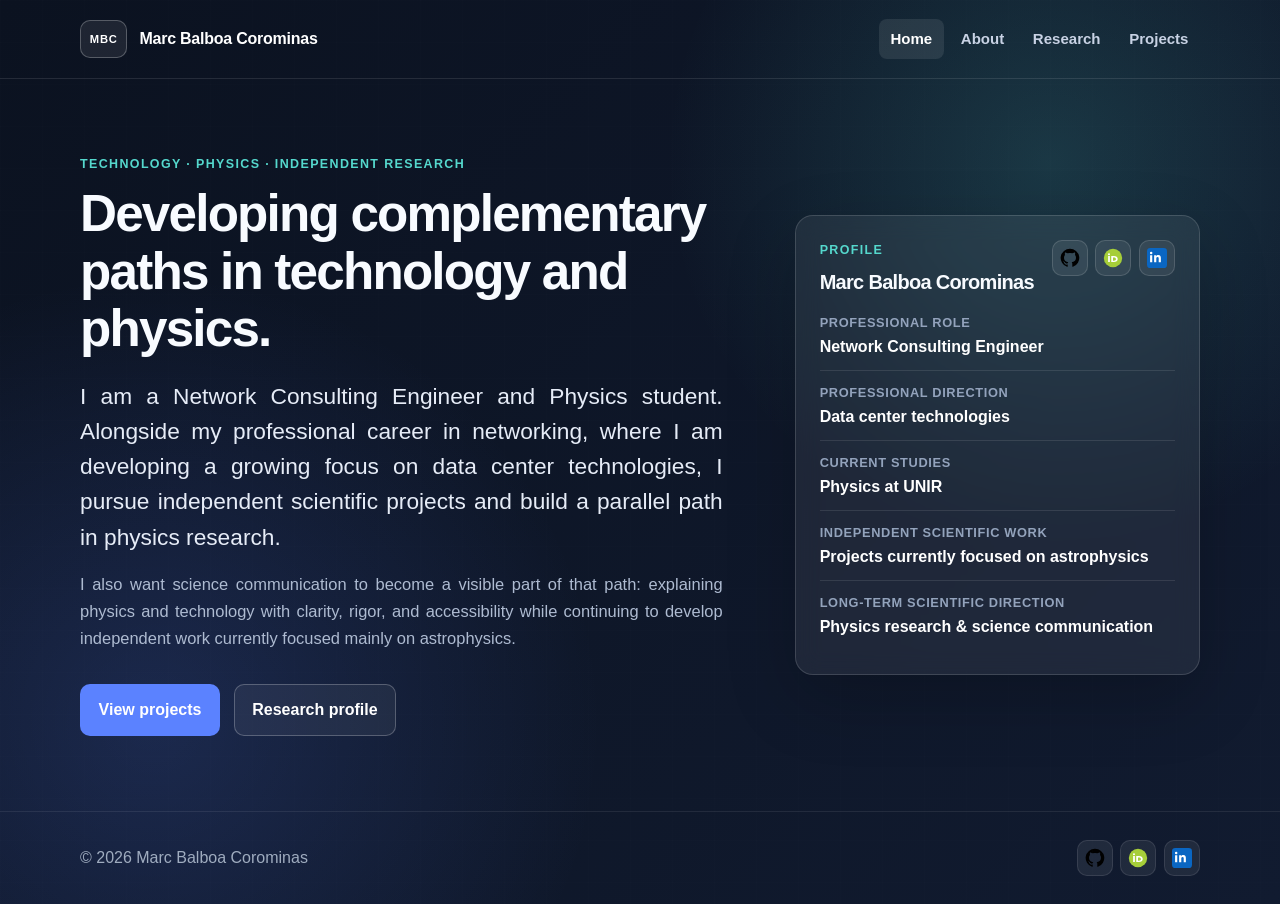
==== commit d8c97af0: "Finalize typography and education timeline behavior" ====
--- a/index.html
+++ b/index.html
@@ -42,15 +42,14 @@
             I am a Network Consulting Engineer and Physics student. Alongside my
             professional career in networking, where I am developing a growing
             focus on data center technologies, I pursue independent scientific
-            projects and build a parallel path in physics research and science
-            communication.
+            projects and build a parallel path in physics research.
           </p>
 
           <p class="hero-support">
-            These are two distinct but complementary directions: professional
-            specialization in networking and data center technologies, and
-            independent academic development in physics, currently through
-            projects mainly related to astrophysics.
+            I also want science communication to become a visible part of that
+            path: explaining physics and technology with clarity, rigor, and
+            accessibility while continuing to develop independent work currently
+            focused mainly on astrophysics.
           </p>
 
           <div class="actions">
--- a/assets/css/style.css
+++ b/assets/css/style.css
@@ -1607,3 +1607,119 @@
     transition: none;
   }
 }
+
+
+/* =========================================================
+   Version 7 — final typography and stable timeline behavior
+   ========================================================= */
+
+/* Internal-page introductory text should sit optically centered
+   beside the title rather than hanging lower in the grid. */
+.page-hero {
+  align-items: center;
+}
+
+.page-hero > p {
+  align-self: center;
+  margin: 0;
+}
+
+/* Selective justification for longer explanatory copy.
+   Headings, navigation, labels, short summaries, and mobile text
+   remain left-aligned for readability. */
+.hero-intro,
+.hero-support,
+.education-card > p:last-child,
+.details-content p,
+.project-description,
+.project-lead {
+  text-align: justify;
+  text-justify: inter-word;
+  hyphens: auto;
+}
+
+/* Keep the Home copy visually balanced after adding the
+   science-communication paragraph. */
+.home-page .hero-copy {
+  max-width: 790px;
+}
+
+.home-page .hero-support {
+  max-width: 700px;
+}
+
+/* About: the companion remains centered in the viewport while
+   the timeline advances, and the active card changes deterministically. */
+.education-explorer {
+  align-items: stretch;
+}
+
+.education-companion {
+  position: sticky;
+  top: 50vh;
+  align-self: start;
+  min-height: 29rem;
+  transform: translateY(-50%);
+  transition: none;
+}
+
+.about-page .education-entry {
+  opacity: 0.72;
+  transform: none;
+}
+
+.about-page .education-entry.is-active {
+  opacity: 1;
+  transform: none;
+}
+
+.about-page .education-entry.is-active .education-card,
+.about-page .education-entry.is-active .year-block {
+  transition:
+    border-color 160ms ease,
+    box-shadow 160ms ease,
+    background-color 160ms ease;
+}
+
+/* Slightly more vertical room prevents the final entry from reaching
+   the footer before the left companion has completed its sticky range. */
+.about-page .education-timeline {
+  padding-bottom: 10vh;
+}
+
+/* Project and Research headings: keep the explanatory paragraph
+   visually centered against the title block. */
+.projects-shell .page-hero,
+.research-shell .page-hero,
+.about-shell .page-hero {
+  align-items: center;
+}
+
+@media (max-width: 920px) {
+  .education-companion {
+    position: relative;
+    top: auto;
+    min-height: auto;
+    transform: none;
+  }
+
+  .about-page .education-timeline {
+    padding-bottom: 0;
+  }
+}
+
+@media (max-width: 680px) {
+  .hero-intro,
+  .hero-support,
+  .education-card > p:last-child,
+  .details-content p,
+  .project-description,
+  .project-lead {
+    text-align: left;
+    hyphens: none;
+  }
+
+  .page-hero > p {
+    align-self: start;
+  }
+}
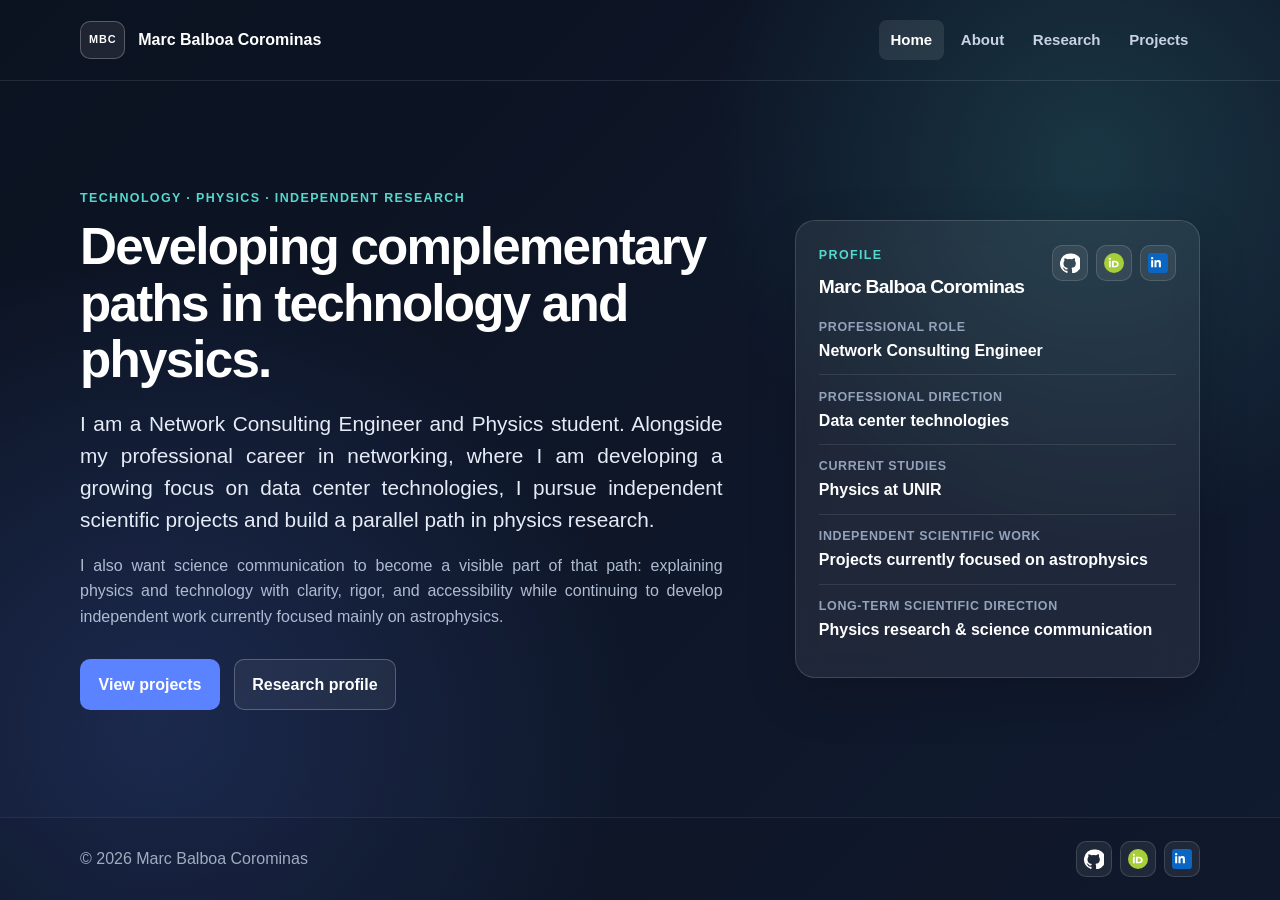
==== commit b5469e82: "Fix About timeline layout and Research text alignment" ====
--- a/index.html
+++ b/index.html
@@ -1,164 +1,82 @@
 <!DOCTYPE html>
 <html lang="en">
 <head>
-  <meta charset="UTF-8">
-  <meta name="viewport" content="width=device-width, initial-scale=1.0">
-  <meta name="theme-color" content="#0b1220">
-  <title>Marc Balboa Corominas | Technology, Physics & Independent Research</title>
-  <meta
-    name="description"
-    content="Personal website of Marc Balboa Corominas, Network Consulting Engineer, Physics student, and developer of independent scientific projects."
-  >
-  <link rel="icon" href="assets/icons/favicon.svg" type="image/svg+xml">
-  <link rel="stylesheet" href="assets/css/style.css">
+<meta charset="UTF-8">
+<meta name="viewport" content="width=device-width, initial-scale=1.0">
+<meta name="theme-color" content="#0b1220">
+<title>Marc Balboa Corominas | Technology, Physics & Independent Research</title>
+<meta name="description" content="Personal website of Marc Balboa Corominas, Network Consulting Engineer, Physics student, and developer of independent scientific projects.">
+<link rel="icon" href="assets/icons/favicon.svg" type="image/svg+xml">
+<link rel="stylesheet" href="assets/css/style.css">
 </head>
+<body>
+<div class="site-shell home-shell">
 
-<body class="home-page">
-  <div class="home-shell">
-    <header class="site-header">
-      <div class="container header-inner">
-        <a class="brand" href="index.html" aria-label="Marc Balboa Corominas, home">
-          <span class="brand-mark" aria-hidden="true">MBC</span>
-          <span class="brand-name">Marc Balboa Corominas</span>
-        </a>
+<header class="site-header">
+  <div class="container header-inner">
+    <a class="brand" href="index.html" aria-label="Marc Balboa Corominas, home">
+      <span class="brand-mark" aria-hidden="true">MBC</span>
+      <span class="brand-name">Marc Balboa Corominas</span>
+    </a>
+    <nav aria-label="Main navigation">
+      <a aria-current="page" href="index.html">Home</a>
+      <a href="about.html">About</a>
+      <a href="research.html">Research</a>
+      <a href="projects.html">Projects</a>
+    </nav>
+  </div>
+</header>
 
-        <nav aria-label="Main navigation">
-          <a aria-current="page" href="index.html">Home</a>
-          <a href="about.html">About</a>
-          <a href="research.html">Research</a>
-          <a href="projects.html">Projects</a>
-        </nav>
+<main class="home-main">
+<section class="hero container">
+  <div class="hero-copy">
+    <p class="eyebrow">Technology · Physics · Independent Research</p>
+    <h1>Developing complementary paths in technology and physics.</h1>
+    <p class="hero-intro">I am a Network Consulting Engineer and Physics student. Alongside my professional career in networking, where I am developing a growing focus on data center technologies, I pursue independent scientific projects and build a parallel path in physics research.</p>
+    <p class="hero-support">I also want science communication to become a visible part of that path: explaining physics and technology with clarity, rigor, and accessibility while continuing to develop independent work currently focused mainly on astrophysics.</p>
+    <div class="actions">
+      <a class="button button-primary" href="projects.html">View projects</a>
+      <a class="button button-secondary" href="research.html">Research profile</a>
+    </div>
+  </div>
+  <aside class="profile-panel" aria-label="Professional and academic profile">
+    <div class="profile-panel-top">
+      <div>
+        <p class="panel-label">Profile</p>
+        <h2>Marc Balboa Corominas</h2>
       </div>
-    </header>
+      
+<div class="social-links" aria-label="Professional profiles">
+  <a class="icon-link" href="https://github.com/marc-balboa-corominas" rel="me" aria-label="GitHub"><img src="assets/icons/github.svg" alt=""></a>
+  <a class="icon-link" href="https://orcid.org/0009-0006-7571-9193" rel="me" aria-label="ORCID"><img src="assets/icons/orcid.svg" alt=""></a>
+  <a class="icon-link" href="https://www.linkedin.com/in/marc-balboa-corominas-b39a37172" rel="me" aria-label="LinkedIn"><img src="assets/icons/linkedin.svg" alt=""></a>
+</div>
 
-    <main class="home-main">
-      <section class="hero container">
-        <div class="hero-copy">
-          <p class="eyebrow">Technology · Physics · Independent Research</p>
+    </div>
+    <dl class="profile-list">
+      <div><dt>Professional role</dt><dd>Network Consulting Engineer</dd></div>
+      <div><dt>Professional direction</dt><dd>Data center technologies</dd></div>
+      <div><dt>Current studies</dt><dd>Physics at UNIR</dd></div>
+      <div><dt>Independent scientific work</dt><dd>Projects currently focused on astrophysics</dd></div>
+      <div><dt>Long-term scientific direction</dt><dd>Physics research & science communication</dd></div>
+    </dl>
+  </aside>
+</section>
+</main>
 
-          <h1>Developing complementary paths in technology and physics.</h1>
+<footer class="site-footer">
+  <div class="container footer-inner">
+    <p>© 2026 Marc Balboa Corominas</p>
+    
+<div class="social-links" aria-label="Professional profiles">
+  <a class="icon-link" href="https://github.com/marc-balboa-corominas" rel="me" aria-label="GitHub"><img src="assets/icons/github.svg" alt=""></a>
+  <a class="icon-link" href="https://orcid.org/0009-0006-7571-9193" rel="me" aria-label="ORCID"><img src="assets/icons/orcid.svg" alt=""></a>
+  <a class="icon-link" href="https://www.linkedin.com/in/marc-balboa-corominas-b39a37172" rel="me" aria-label="LinkedIn"><img src="assets/icons/linkedin.svg" alt=""></a>
+</div>
 
-          <p class="hero-intro">
-            I am a Network Consulting Engineer and Physics student. Alongside my
-            professional career in networking, where I am developing a growing
-            focus on data center technologies, I pursue independent scientific
-            projects and build a parallel path in physics research.
-          </p>
+  </div>
+</footer>
 
-          <p class="hero-support">
-            I also want science communication to become a visible part of that
-            path: explaining physics and technology with clarity, rigor, and
-            accessibility while continuing to develop independent work currently
-            focused mainly on astrophysics.
-          </p>
-
-          <div class="actions">
-            <a class="button button-primary" href="projects.html">View projects</a>
-            <a class="button button-secondary" href="research.html">Research profile</a>
-          </div>
-        </div>
-
-        <aside class="profile-panel" aria-label="Professional and academic profile">
-          <div class="profile-panel-top">
-            <div>
-              <p class="panel-label">Profile</p>
-              <h2>Marc Balboa Corominas</h2>
-            </div>
-
-            <div class="social-links" aria-label="Professional profiles">
-              <a
-                class="icon-link"
-                href="https://github.com/marc-balboa-corominas"
-                rel="me"
-                aria-label="GitHub"
-              >
-                <img src="assets/icons/github.svg" alt="">
-              </a>
-
-              <a
-                class="icon-link"
-                href="https://orcid.org/0009-0006-7571-9193"
-                rel="me"
-                aria-label="ORCID"
-              >
-                <img src="assets/icons/orcid.svg" alt="">
-              </a>
-
-              <a
-                class="icon-link"
-                href="https://www.linkedin.com/in/marc-balboa-corominas-b39a37172"
-                rel="me"
-                aria-label="LinkedIn"
-              >
-                <img src="assets/icons/linkedin.svg" alt="">
-              </a>
-            </div>
-          </div>
-
-          <dl class="profile-list">
-            <div>
-              <dt>Professional role</dt>
-              <dd>Network Consulting Engineer</dd>
-            </div>
-
-            <div>
-              <dt>Professional direction</dt>
-              <dd>Data center technologies</dd>
-            </div>
-
-            <div>
-              <dt>Current studies</dt>
-              <dd>Physics at UNIR</dd>
-            </div>
-
-            <div>
-              <dt>Independent scientific work</dt>
-              <dd>Projects currently focused on astrophysics</dd>
-            </div>
-
-            <div>
-              <dt>Long-term scientific direction</dt>
-              <dd>Physics research & science communication</dd>
-            </div>
-          </dl>
-        </aside>
-      </section>
-    </main>
-
-    <footer class="site-footer home-footer">
-      <div class="container footer-inner">
-        <p>© 2026 Marc Balboa Corominas</p>
-
-        <div class="social-links" aria-label="Professional profiles">
-          <a
-            class="icon-link"
-            href="https://github.com/marc-balboa-corominas"
-            rel="me"
-            aria-label="GitHub"
-          >
-            <img src="assets/icons/github.svg" alt="">
-          </a>
-
-          <a
-            class="icon-link"
-            href="https://orcid.org/0009-0006-7571-9193"
-            rel="me"
-            aria-label="ORCID"
-          >
-            <img src="assets/icons/orcid.svg" alt="">
-          </a>
-
-          <a
-            class="icon-link"
-            href="https://www.linkedin.com/in/marc-balboa-corominas-b39a37172"
-            rel="me"
-            aria-label="LinkedIn"
-          >
-            <img src="assets/icons/linkedin.svg" alt="">
-          </a>
-        </div>
-      </div>
-    </footer>
-  </div>
+</div>
 </body>
-</html>
+</html>
--- a/assets/css/style.css
+++ b/assets/css/style.css
@@ -1,1725 +1,256 @@
-:root {
-  --ink: #0b1220;
-  --ink-soft: #111b30;
-  --paper: #ffffff;
-  --surface: #f3f6fb;
-  --surface-strong: #e8eef8;
-  --text: #172033;
-  --muted: #5f6b7d;
-  --line: #d8dfeb;
-  --accent: #5b82ff;
-  --accent-strong: #315ee8;
-  --accent-soft: #eaf0ff;
-  --cyan: #55d8cd;
-  --max-width: 1120px;
-  --radius: 18px;
-  --shadow: 0 18px 50px rgba(11, 18, 32, 0.09);
-}
-
-* { box-sizing: border-box; }
-
-html {
-  color: var(--text);
-  background: var(--paper);
-  font-family: Inter, ui-sans-serif, -apple-system, BlinkMacSystemFont, "Segoe UI", Roboto, Helvetica, Arial, sans-serif;
-  line-height: 1.65;
-  scroll-behavior: smooth;
-}
-
-body { margin: 0; }
-a { color: inherit; }
-img, svg { max-width: 100%; }
-
-.container {
-  width: min(calc(100% - 2.5rem), var(--max-width));
-  margin-inline: auto;
-}
-
-.hero-shell,
-.page-shell {
-  position: relative;
-  overflow: hidden;
-  color: #f8fbff;
-  background:
-    radial-gradient(circle at 82% 18%, rgba(85, 216, 205, 0.17), transparent 24rem),
-    radial-gradient(circle at 12% 80%, rgba(91, 130, 255, 0.18), transparent 28rem),
-    linear-gradient(135deg, var(--ink) 0%, var(--ink-soft) 100%);
-}
-
-.page-shell-about {
-  background:
-    radial-gradient(circle at 18% 30%, rgba(91, 130, 255, 0.23), transparent 28rem),
-    linear-gradient(135deg, #0b1220 0%, #18243f 100%);
-}
-
-.page-shell-research {
-  background:
-    radial-gradient(circle at 80% 30%, rgba(85, 216, 205, 0.2), transparent 26rem),
-    linear-gradient(135deg, #08131d 0%, #132f3d 100%);
-}
-
-.page-shell-projects {
-  background:
-    radial-gradient(circle at 18% 25%, rgba(91, 130, 255, 0.24), transparent 26rem),
-    radial-gradient(circle at 85% 80%, rgba(85, 216, 205, 0.12), transparent 22rem),
-    linear-gradient(135deg, #11101d 0%, #1b1d38 100%);
-}
-
-.hero-shell::before,
-.page-shell::before {
-  position: absolute;
-  inset: 0;
-  content: "";
-  pointer-events: none;
-  opacity: 0.22;
+
+:root{
+  --bg:#0b1220;
+  --bg2:#132742;
+  --surface:#ffffff;
+  --surface-soft:#f4f7fb;
+  --text:#182235;
+  --muted:#5f6d83;
+  --line:#d8deeb;
+  --accent:#55d8cd;
+  --accent-2:#5b82ff;
+  --shadow:0 18px 50px rgba(0,0,0,.18);
+  --radius:20px;
+  --max-width:1120px;
+}
+*{box-sizing:border-box}
+html{
+  font-family:Inter,ui-sans-serif,-apple-system,BlinkMacSystemFont,"Segoe UI",Roboto,Helvetica,Arial,sans-serif;
+  line-height:1.62;
+  background:#08111d;
+  color:#fff;
+}
+body{margin:0}
+a{color:inherit;text-decoration:none}
+img{max-width:100%}
+.container{width:min(calc(100% - 2.5rem),var(--max-width));margin-inline:auto}
+body::before{
+  content:"";
+  position:fixed;inset:0;pointer-events:none;opacity:.18;
   background-image:
-    linear-gradient(rgba(255, 255, 255, 0.035) 1px, transparent 1px),
-    linear-gradient(90deg, rgba(255, 255, 255, 0.035) 1px, transparent 1px);
-  background-size: 42px 42px;
-}
-
-.site-header,
-.hero,
-.page-hero { position: relative; z-index: 1; }
-
-.site-header {
-  border-bottom: 1px solid rgba(255, 255, 255, 0.1);
-}
-
-.header-inner {
-  display: flex;
-  min-height: 78px;
-  align-items: center;
-  justify-content: space-between;
-  gap: 2rem;
-}
-
-.header-right {
-  display: flex;
-  align-items: center;
-  gap: 1.25rem;
-}
-
-.brand {
-  display: inline-flex;
-  align-items: center;
-  gap: 0.75rem;
-  color: #fff;
-  text-decoration: none;
-}
-
-.brand-mark {
-  display: grid;
-  min-width: 44px;
-  height: 38px;
-  padding-inline: 0.55rem;
-  place-items: center;
-  border: 1px solid rgba(255, 255, 255, 0.25);
-  border-radius: 10px;
-  background: rgba(255, 255, 255, 0.08);
-  font-size: 0.7rem;
-  font-weight: 850;
-  letter-spacing: 0.07em;
-}
-
-.brand-name {
-  font-weight: 750;
-  letter-spacing: -0.015em;
-}
-
-nav {
-  display: flex;
-  flex-wrap: wrap;
-  gap: 0.35rem;
-}
-
-nav a {
-  padding: 0.48rem 0.72rem;
-  border-radius: 8px;
-  color: #c8d2e4;
-  font-size: 0.94rem;
-  font-weight: 620;
-  text-decoration: none;
-}
-
-nav a:hover,
-nav a:focus-visible,
-nav a[aria-current="page"] {
-  color: #fff;
-  background: rgba(255, 255, 255, 0.09);
-}
-
-.social-links {
-  display: flex;
-  align-items: center;
-  gap: 0.48rem;
-}
-
-.icon-link {
-  display: grid;
-  width: 36px;
-  height: 36px;
-  place-items: center;
-  border: 1px solid rgba(255, 255, 255, 0.14);
-  border-radius: 10px;
-  background: rgba(255, 255, 255, 0.07);
-  text-decoration: none;
-  transition: transform 140ms ease, background 140ms ease, border-color 140ms ease;
-}
-
-.icon-link:hover,
-.icon-link:focus-visible {
-  transform: translateY(-1px);
-  border-color: rgba(255, 255, 255, 0.35);
-  background: rgba(255, 255, 255, 0.13);
-}
-
-.icon-link img {
-  width: 20px;
-  height: 20px;
-}
-
-.hero {
-  display: grid;
-  min-height: 610px;
-  align-items: center;
-  gap: 4.5rem;
-  grid-template-columns: minmax(0, 1.45fr) minmax(300px, 0.75fr);
-  padding-block: 6rem;
-}
-
-.hero-copy { max-width: 760px; }
-
-.eyebrow,
-.panel-label,
-.project-type,
-.card-number,
-.timeline-label {
-  margin: 0 0 0.65rem;
-  color: var(--cyan);
-  font-size: 0.78rem;
-  font-weight: 800;
-  letter-spacing: 0.11em;
-  text-transform: uppercase;
-}
-
-.eyebrow-dark,
-.section .panel-label,
-.section .project-type,
-.timeline-label {
-  color: var(--accent-strong);
-}
-
-h1, h2, h3 {
-  margin-top: 0;
-  line-height: 1.12;
-  letter-spacing: -0.035em;
-}
-
-h1 {
-  max-width: 860px;
-  margin-bottom: 1.35rem;
-  font-size: clamp(2.7rem, 5.2vw, 4.6rem);
-  font-weight: 780;
-}
-
-h2 {
-  margin-bottom: 1rem;
-  font-size: clamp(1.9rem, 3.5vw, 2.8rem);
-  font-weight: 760;
-}
-
-h3 {
-  margin-bottom: 0.75rem;
-  font-size: 1.34rem;
-  font-weight: 740;
-}
-
-p { margin-top: 0; }
-
-.hero-intro {
-  max-width: 720px;
-  margin-bottom: 1rem;
-  color: #e6ecf7;
-  font-size: clamp(1.16rem, 2vw, 1.42rem);
-  line-height: 1.55;
-}
-
-.hero-support {
-  max-width: 670px;
-  color: #aebbd1;
-  font-size: 1.03rem;
-}
-
-.actions {
-  display: flex;
-  flex-wrap: wrap;
-  gap: 0.85rem;
-  margin-top: 2rem;
-}
-
-.button {
-  display: inline-flex;
-  min-height: 46px;
-  align-items: center;
-  justify-content: center;
-  padding: 0.72rem 1.1rem;
-  border: 1px solid transparent;
-  border-radius: 10px;
-  font-weight: 720;
-  text-decoration: none;
-  transition: transform 150ms ease, border-color 150ms ease, background 150ms ease;
-}
-
-.button:hover,
-.button:focus-visible { transform: translateY(-1px); }
-
-.button-primary { color: #fff; background: var(--accent); }
-.button-primary:hover,
-.button-primary:focus-visible { background: var(--accent-strong); }
-
-.button-secondary {
-  border-color: rgba(255, 255, 255, 0.24);
-  color: #fff;
-  background: rgba(255, 255, 255, 0.06);
-}
-
-.button-secondary:hover,
-.button-secondary:focus-visible {
-  border-color: rgba(255, 255, 255, 0.45);
-  background: rgba(255, 255, 255, 0.1);
-}
-
-.profile-panel {
-  padding: 1.5rem;
-  border: 1px solid rgba(255, 255, 255, 0.14);
-  border-radius: var(--radius);
-  background: rgba(255, 255, 255, 0.065);
-  box-shadow: 0 24px 70px rgba(0, 0, 0, 0.2);
-  backdrop-filter: blur(12px);
-}
-
-.profile-panel-top {
-  display: flex;
-  align-items: flex-start;
-  justify-content: space-between;
-  gap: 1rem;
-}
-
-.profile-panel-top h2 {
-  margin-bottom: 0.5rem;
-  font-size: 1.25rem;
-}
-
-.profile-list { margin: 0; }
-
-.profile-list > div {
-  padding: 0.9rem 0;
-  border-bottom: 1px solid rgba(255, 255, 255, 0.1);
-}
-
-.profile-list > div:last-child { border-bottom: 0; }
-
-.profile-list dt {
-  margin-bottom: 0.18rem;
-  color: #93a3bc;
-  font-size: 0.8rem;
-  font-weight: 700;
-  letter-spacing: 0.05em;
-  text-transform: uppercase;
-}
-
-.profile-list dd {
-  margin: 0;
-  color: #fff;
-  font-weight: 650;
-}
-
-.page-hero {
-  max-width: 1000px;
-  padding-block: 4.6rem 5rem;
-}
-
-.compact-hero {
-  display: grid;
-  align-items: end;
-  gap: 3rem;
-  grid-template-columns: minmax(0, 1.35fr) minmax(300px, 0.65fr);
-}
-
-.compact-hero h1 {
-  max-width: 760px;
-  margin-bottom: 0;
-  font-size: clamp(2.35rem, 4.4vw, 3.55rem);
-}
-
-.compact-hero > p {
-  margin-bottom: 0.35rem;
-  color: #bdc8da;
-  font-size: 1.08rem;
-}
-
-.section { padding-block: 5.5rem; }
-.section-muted { background: var(--surface); }
-
-.section-heading {
-  max-width: 740px;
-  margin-bottom: 2.5rem;
-}
-
-.section-heading > p:last-child {
-  color: var(--muted);
-  font-size: 1.08rem;
-}
-
-.section-heading-inline {
-  display: flex;
-  max-width: none;
-  align-items: end;
-  justify-content: space-between;
-  gap: 2rem;
-}
-
-.focus-grid,
-.principles-grid {
-  display: grid;
-  gap: 1.25rem;
-}
-
-.focus-grid { grid-template-columns: repeat(3, minmax(0, 1fr)); }
-.principles-grid { grid-template-columns: repeat(2, minmax(0, 1fr)); }
-
-.focus-card,
-.principles-grid article {
-  padding: 1.65rem;
-  border: 1px solid var(--line);
-  border-radius: var(--radius);
-  background: var(--paper);
-}
-
-.focus-card { min-height: 240px; }
-.focus-card p,
-.principles-grid p { color: var(--muted); }
-
-.card-number {
-  display: block;
-  color: var(--accent-strong);
-}
-
-.project-feature {
-  display: grid;
-  align-items: start;
-  gap: 3rem;
-  padding: 2rem;
-  border: 1px solid var(--line);
-  border-radius: var(--radius);
-  background: var(--paper);
-  box-shadow: var(--shadow);
-  grid-template-columns: minmax(0, 1.4fr) minmax(250px, 0.6fr);
-}
-
-.project-feature p { color: var(--muted); }
-
-.tag-list,
-.check-list {
-  margin: 0;
-  padding: 0;
-  list-style: none;
-}
-
-.tag-list {
-  display: flex;
-  flex-wrap: wrap;
-  align-content: start;
-  gap: 0.6rem;
-}
-
-.tag-list li {
-  padding: 0.45rem 0.7rem;
-  border: 1px solid var(--line);
-  border-radius: 999px;
-  color: var(--muted);
-  background: var(--surface);
-  font-size: 0.86rem;
-  font-weight: 650;
-}
-
-.text-link {
-  color: var(--accent-strong);
-  font-weight: 720;
-  text-decoration: none;
-}
-
-.text-link:hover,
-.text-link:focus-visible { text-decoration: underline; }
+    linear-gradient(rgba(255,255,255,.04) 1px, transparent 1px),
+    linear-gradient(90deg, rgba(255,255,255,.04) 1px, transparent 1px);
+  background-size:42px 42px;
+}
+.site-shell{min-height:100vh;display:flex;flex-direction:column;position:relative}
+.home-shell{background:
+  radial-gradient(circle at 85% 18%, rgba(85,216,205,.16), transparent 24rem),
+  radial-gradient(circle at 12% 80%, rgba(91,130,255,.18), transparent 30rem),
+  linear-gradient(135deg, #0b1220 0%, #111b30 100%);
+}
+.about-shell{background:
+  radial-gradient(circle at 16% 24%, rgba(91,130,255,.24), transparent 28rem),
+  radial-gradient(circle at 88% 78%, rgba(85,216,205,.12), transparent 26rem),
+  linear-gradient(135deg, #0b1220 0%, #18243f 100%);
+}
+.research-shell{background:
+  radial-gradient(circle at 82% 22%, rgba(85,216,205,.2), transparent 26rem),
+  radial-gradient(circle at 12% 80%, rgba(91,130,255,.12), transparent 28rem),
+  linear-gradient(135deg, #08131d 0%, #132f3d 100%);
+}
+.projects-shell{background:
+  radial-gradient(circle at 18% 25%, rgba(91,130,255,.24), transparent 26rem),
+  radial-gradient(circle at 85% 80%, rgba(85,216,205,.12), transparent 22rem),
+  linear-gradient(135deg, #11101d 0%, #1b1d38 100%);
+}
+.site-header,.site-footer,main{position:relative;z-index:1}
+.site-header{border-bottom:1px solid rgba(255,255,255,.1)}
+.header-inner{display:flex;align-items:center;justify-content:space-between;gap:2rem;min-height:80px}
+.brand{display:inline-flex;align-items:center;gap:.8rem}
+.brand-mark{
+  display:grid;place-items:center;min-width:44px;height:38px;padding-inline:.5rem;
+  border:1px solid rgba(255,255,255,.25);border-radius:10px;
+  background:rgba(255,255,255,.08);font-size:.68rem;font-weight:800;letter-spacing:.08em
+}
+.brand-name{font-weight:760}
+nav{display:flex;flex-wrap:wrap;gap:.35rem}
+nav a{padding:.48rem .72rem;border-radius:8px;color:#c8d2e4;font-size:.94rem;font-weight:620}
+nav a:hover,nav a[aria-current="page"]{color:#fff;background:rgba(255,255,255,.09)}
+.eyebrow,.panel-label,.institution,.project-type,.selector-label,.area-label{
+  margin:0 0 .7rem;color:var(--accent);font-size:.78rem;font-weight:800;letter-spacing:.11em;text-transform:uppercase
+}
+h1,h2,h3{margin-top:0;line-height:1.1;letter-spacing:-.035em}
+h1{font-size:clamp(2.15rem,4vw,3.85rem);margin-bottom:1.2rem;font-weight:790}
+h2{font-size:clamp(1.75rem,3vw,2.45rem);margin-bottom:1rem;font-weight:760}
+h3{font-size:1.28rem;margin-bottom:.75rem;color:var(--text)}
+p{margin-top:0}
+.social-links{display:flex;gap:.5rem;align-items:center}
+.icon-link{display:grid;place-items:center;width:36px;height:36px;border:1px solid rgba(255,255,255,.14);border-radius:10px;background:rgba(255,255,255,.07)}
+.icon-link:hover{background:rgba(255,255,255,.12)}
+.icon-link img{width:20px;height:20px}
+.actions{display:flex;flex-wrap:wrap;gap:.85rem;margin-top:1.8rem}
+.button{display:inline-flex;align-items:center;justify-content:center;min-height:46px;padding:.72rem 1.1rem;border-radius:10px;font-weight:720;border:1px solid transparent}
+.button-primary{background:var(--accent-2);color:#fff}
+.button-primary:hover{background:#315ee8}
+.button-secondary{border-color:rgba(255,255,255,.24);color:#fff;background:rgba(255,255,255,.06)}
+.button-secondary:hover{border-color:rgba(255,255,255,.45);background:rgba(255,255,255,.1)}
+
+/* home */
+.home-main{display:flex;flex:1;align-items:center}
+.hero{display:grid;grid-template-columns:minmax(0,1.3fr) minmax(330px,.82fr);gap:4.5rem;align-items:center;padding-block:4.7rem}
+.hero-copy{max-width:790px}
+.hero-intro{max-width:700px;margin-bottom:1rem;color:#e6ecf7;font-size:clamp(1.1rem,1.8vw,1.3rem);line-height:1.55;text-align:justify;hyphens:auto}
+.hero-support{max-width:700px;color:#aebbd1;font-size:1rem;text-align:justify;hyphens:auto}
+.profile-panel{
+  padding:1.45rem;border:1px solid rgba(255,255,255,.14);border-radius:var(--radius);
+  background:rgba(255,255,255,.065);box-shadow:var(--shadow);backdrop-filter:blur(12px)
+}
+.profile-panel-top{display:flex;justify-content:space-between;align-items:flex-start;gap:1rem}
+.profile-panel-top h2{font-size:1.2rem;margin-bottom:.5rem;color:#fff}
+.profile-list{margin:0}
+.profile-list > div{padding:.72rem 0;border-bottom:1px solid rgba(255,255,255,.1)}
+.profile-list > div:last-child{border-bottom:0}
+.profile-list dt{margin-bottom:.18rem;color:#93a3bc;font-size:.78rem;font-weight:700;letter-spacing:.05em;text-transform:uppercase}
+.profile-list dd{margin:0;color:#fff;font-weight:650;line-height:1.42}
+
+/* internal pages */
+.page-hero{
+  display:grid;grid-template-columns:minmax(0,1.35fr) minmax(300px,.65fr);
+  gap:3rem;align-items:start;padding-block:3.3rem 2.6rem
+}
+.page-hero h1{max-width:740px;margin-bottom:0;font-size:clamp(2rem,3.6vw,3rem)}
+.page-hero > p{
+  margin:.35rem 0 0;color:#d5deec;font-size:1.05rem;align-self:start;
+  text-align:justify;text-justify:inter-word;hyphens:auto
+}
+.content-section,.project-section{padding-block:1.5rem 5rem}
+.section-intro{margin-bottom:2rem}
+.light-intro h2{color:#fff}
 
 /* About */
-.about-layout {
-  display: grid;
-  align-items: start;
-  gap: 5rem;
-  grid-template-columns: minmax(260px, 0.7fr) minmax(0, 1.3fr);
-}
-
-.about-summary {
-  position: sticky;
-  top: 2rem;
-}
-
-.about-summary p:last-child {
-  color: var(--muted);
-  font-size: 1.08rem;
-}
-
-.timeline {
-  position: relative;
-  display: grid;
-  gap: 1.2rem;
-}
-
-.timeline::before {
-  position: absolute;
-  top: 1rem;
-  bottom: 1rem;
-  left: 1.55rem;
-  width: 1px;
-  background: var(--line);
-  content: "";
-}
-
-.timeline-item {
-  position: relative;
-  display: grid;
-  gap: 1.3rem;
-  grid-template-columns: 3.2rem 1fr;
-  padding: 1.4rem 1.5rem 1.4rem 0;
-  border-bottom: 1px solid var(--line);
-}
-
-.timeline-marker {
-  z-index: 1;
-  display: grid;
-  width: 3.1rem;
-  height: 3.1rem;
-  place-items: center;
-  border: 1px solid var(--line);
-  border-radius: 50%;
-  color: var(--accent-strong);
-  background: var(--paper);
-  font-size: 0.82rem;
-  font-weight: 800;
-}
-
-.timeline-item p:last-child { color: var(--muted); }
+.education-explorer{
+  display:grid;grid-template-columns:minmax(280px,.72fr) minmax(0,1.28fr);
+  gap:3.2rem;align-items:start;padding:2.2rem 0 5rem
+}
+.education-companion{
+  position:sticky;top:6.8rem;align-self:start;z-index:2;min-height:26rem;
+  padding:1.55rem;border:1px solid rgba(255,255,255,.14);border-radius:var(--radius);
+  background:linear-gradient(145deg,rgba(255,255,255,.1),rgba(255,255,255,.045));
+  box-shadow:0 20px 55px rgba(0,0,0,.17);backdrop-filter:blur(12px)
+}
+.education-companion h2{margin-bottom:1.6rem;color:#fff}
+.active-education{min-height:16.5rem;padding-top:1.25rem;border-top:1px solid rgba(255,255,255,.12)}
+.active-step{display:flex;gap:.38rem;margin-bottom:1.2rem;color:#91a0b9;font-size:.76rem;font-weight:800;letter-spacing:.1em}
+.active-step span:first-child{color:var(--accent)}
+.active-years{margin-bottom:.55rem;color:var(--accent);font-size:.86rem;font-weight:800;letter-spacing:.08em;text-transform:uppercase}
+.active-education h3{margin-bottom:.75rem;color:#fff;font-size:clamp(1.45rem,2.5vw,2rem)}
+.active-institution{margin-bottom:.8rem;color:#d8e0ef;font-weight:680}
+.active-level{margin-bottom:0;color:#9eacc1;font-size:.9rem}
+.timeline-navigation{display:flex;flex-wrap:wrap;gap:.58rem;margin-top:2rem}
+.timeline-nav-dot{width:.68rem;height:.68rem;padding:0;border:1px solid rgba(255,255,255,.32);border-radius:50%;background:transparent;cursor:pointer}
+.timeline-nav-dot:hover,.timeline-nav-dot.is-active{border-color:var(--accent);background:var(--accent)}
+
+.education-timeline{
+  --year-column: 10rem;
+  position:relative;display:grid;gap:1.35rem;padding-bottom:5rem
+}
+.education-timeline::before{
+  content:"";position:absolute;top:1rem;bottom:1rem;left:calc(var(--year-column) + .75rem);
+  width:1px;background:rgba(255,255,255,.14)
+}
+.education-entry{
+  display:grid;grid-template-columns:var(--year-column) minmax(0,1fr);gap:2.2rem;align-items:start;
+  scroll-margin-top:7rem;opacity:.78;transition:opacity .18s ease
+}
+.education-entry.is-active{opacity:1}
+.year-block{
+  position:relative;z-index:1;display:grid;place-items:center;min-height:4.9rem;
+  padding:.4rem .8rem;border:1px solid rgba(255,255,255,.16);border-radius:16px;
+  background:rgba(6,16,36,.94);box-shadow:0 14px 32px rgba(0,0,0,.18);
+  color:#fff;font-size:.82rem;font-weight:820;text-align:center
+}
+.education-card{
+  min-height:10.75rem;padding:1.5rem;border:1px solid rgba(255,255,255,.16);border-radius:var(--radius);
+  color:var(--text);background:rgba(255,255,255,.97);box-shadow:var(--shadow)
+}
+.education-card p:last-child{margin-bottom:0;color:var(--muted);text-align:justify;hyphens:auto}
+.institution{color:#315ee8;text-transform:none;letter-spacing:0;font-size:1rem;font-weight:700}
+.education-level{
+  display:inline-flex;margin-bottom:.75rem;padding:.32rem .58rem;border:1px solid #d3dcf1;border-radius:999px;
+  color:#48617f;background:#f3f6fb;font-size:.72rem;font-weight:760;text-transform:none;letter-spacing:0
+}
+.entry-heading{display:flex;justify-content:space-between;align-items:flex-start;gap:1.5rem}
+.entry-tag{flex:0 0 auto;padding:.35rem .65rem;border-radius:999px;color:#315ee8;background:#eaf0ff;font-size:.75rem;font-weight:750}
+.education-entry.is-active .education-card{border-color:rgba(85,216,205,.55);box-shadow:0 22px 60px rgba(0,0,0,.2),0 0 0 1px rgba(85,216,205,.08)}
+.education-entry.is-active .year-block{border-color:rgba(85,216,205,.65)}
 
 /* Research */
-.research-layout {
-  display: grid;
-  align-items: start;
-  gap: 4rem;
-  grid-template-columns: minmax(240px, 0.65fr) minmax(0, 1.35fr);
-}
-
-.research-index p:last-child { color: var(--muted); }
-
-.research-accordion {
-  display: grid;
-  gap: 0.9rem;
-}
-
-.research-accordion details {
-  overflow: hidden;
-  border: 1px solid var(--line);
-  border-radius: 14px;
-  background: var(--paper);
-}
-
-.research-accordion summary {
-  display: grid;
-  align-items: center;
-  gap: 1rem;
-  grid-template-columns: 2.8rem 1fr;
-  padding: 1.15rem 1.25rem;
-  cursor: pointer;
-  list-style: none;
-}
-
-.research-accordion summary::-webkit-details-marker { display: none; }
-
-.research-accordion summary > span {
-  color: var(--accent-strong);
-  font-size: 0.82rem;
-  font-weight: 800;
-}
-
-.research-accordion summary strong {
-  display: block;
-  margin-bottom: 0.15rem;
-  font-size: 1.08rem;
-}
-
-.research-accordion summary small {
-  color: var(--muted);
-  font-size: 0.9rem;
-}
-
-.research-accordion details[open] {
-  border-color: #bfcdf3;
-  box-shadow: var(--shadow);
-}
-
-.research-accordion details[open] summary {
-  background: var(--accent-soft);
-}
-
-.details-content {
-  padding: 0 1.25rem 1.25rem 5.05rem;
-}
-
-.details-content p {
-  margin: 0;
-  color: var(--muted);
-}
-
-.method-strip {
-  display: grid;
-  align-items: start;
-  gap: 4rem;
-  grid-template-columns: minmax(0, 1.2fr) minmax(300px, 0.8fr);
-}
-
-.method-strip > div > p:last-child { color: var(--muted); }
-
-.check-list {
-  display: grid;
-  gap: 0.85rem;
-  padding: 1.5rem;
-  border: 1px solid var(--line);
-  border-radius: var(--radius);
-  background: var(--paper);
-}
-
-.check-list li {
-  position: relative;
-  padding-left: 1.55rem;
-  color: var(--muted);
-}
-
-.check-list li::before {
-  position: absolute;
-  top: 0.62em;
-  left: 0;
-  width: 0.58rem;
-  height: 0.58rem;
-  border-radius: 50%;
-  background: var(--accent);
-  content: "";
-}
+.research-accordion{display:grid;gap:.95rem}
+.research-accordion details{
+  overflow:hidden;border:1px solid rgba(255,255,255,.13);border-radius:14px;color:var(--text);
+  background:rgba(255,255,255,.96);box-shadow:0 16px 36px rgba(0,0,0,.12)
+}
+.research-accordion summary{
+  display:grid;grid-template-columns:1rem 1fr;gap:1rem;align-items:center;padding:1.15rem 1.25rem;cursor:pointer;list-style:none
+}
+.research-accordion summary::-webkit-details-marker{display:none}
+.topic-dot{display:block;width:.68rem;height:.68rem;border-radius:50%;background:var(--accent-2)}
+.area-label{display:block;margin-bottom:.2rem;color:#315ee8;font-size:.7rem}
+.research-accordion summary strong{display:block;color:var(--text);font-size:1.06rem}
+.research-accordion details[open] summary{background:#eaf0ff}
+.details-content{padding:0 1.25rem 1.25rem 3.25rem}
+.details-content p{margin:0;color:var(--muted);text-align:justify;hyphens:auto}
 
 /* Projects */
-.project-browser {
-  display: grid;
-  min-height: 560px;
-  overflow: hidden;
-  border: 1px solid var(--line);
-  border-radius: 22px;
-  background: var(--paper);
-  box-shadow: var(--shadow);
-  grid-template-columns: minmax(270px, 0.68fr) minmax(0, 1.32fr);
-}
-
-.project-selector {
-  padding: 1.5rem;
-  border-right: 1px solid var(--line);
-  background: var(--surface);
-}
-
-.project-tab {
-  display: grid;
-  width: 100%;
-  align-items: center;
-  gap: 0.9rem;
-  grid-template-columns: 2.2rem 1fr;
-  margin-top: 0.75rem;
-  padding: 1rem;
-  border: 1px solid transparent;
-  border-radius: 12px;
-  color: var(--text);
-  background: transparent;
-  cursor: pointer;
-  text-align: left;
-}
-
-.project-tab:hover,
-.project-tab:focus-visible {
-  border-color: var(--line);
-  background: var(--paper);
-}
-
-.project-tab.is-active {
-  border-color: #bfcdf3;
-  background: var(--paper);
-  box-shadow: 0 10px 25px rgba(11, 18, 32, 0.07);
-}
-
-.project-tab-index {
-  color: var(--accent-strong);
-  font-size: 0.78rem;
-  font-weight: 850;
-}
-
-.project-tab strong,
-.project-tab small { display: block; }
-
-.project-tab small {
-  margin-top: 0.12rem;
-  color: var(--muted);
-}
-
-.project-stage {
-  display: flex;
-  align-items: stretch;
-}
-
-.project-panel {
-  width: 100%;
-  padding: 2.6rem;
-}
-
-.project-stage-header {
-  display: flex;
-  align-items: start;
-  justify-content: space-between;
-  gap: 1.5rem;
-}
-
-.project-stage-header h2 {
-  margin-bottom: 0.4rem;
-  font-size: clamp(2rem, 4vw, 3rem);
-}
-
-.status-pill {
-  display: inline-flex;
-  padding: 0.35rem 0.65rem;
-  border-radius: 999px;
-  font-size: 0.78rem;
-  font-weight: 800;
-}
-
-.status-public {
-  color: #166534;
-  background: #dcfce7;
-}
-
-.status-private {
-  color: #7c2d12;
-  background: #ffedd5;
-}
-
-.project-lead {
-  max-width: 720px;
-  color: var(--text);
-  font-size: 1.25rem;
-}
-
-.project-panel > p:not(.project-lead) {
-  max-width: 720px;
-  color: var(--muted);
-}
-
-.project-facts {
-  display: grid;
-  gap: 0;
-  grid-template-columns: repeat(2, minmax(0, 1fr));
-  margin: 2rem 0 0;
-  border-top: 1px solid var(--line);
-}
-
-.project-facts > div {
-  padding: 1rem 1rem 1rem 0;
-  border-bottom: 1px solid var(--line);
-}
-
-.project-facts dt {
-  color: var(--muted);
-  font-size: 0.78rem;
-  font-weight: 800;
-  letter-spacing: 0.06em;
-  text-transform: uppercase;
-}
-
-.project-facts dd {
-  margin: 0.3rem 0 0;
-  font-weight: 650;
-}
-
-.site-footer {
-  color: #9facbf;
-  background: var(--ink);
-}
-
-.footer-inner {
-  display: flex;
-  min-height: 92px;
-  align-items: center;
-  justify-content: space-between;
-  gap: 2rem;
-}
-
-.footer-inner p { margin: 0; }
-
-.site-footer .icon-link {
-  border-color: rgba(255, 255, 255, 0.1);
-}
-
-@media (max-width: 980px) {
-  .header-inner,
-  .header-right {
-    align-items: flex-start;
-    flex-direction: column;
-  }
-
-  .header-inner {
-    padding-block: 1rem;
-    gap: 1rem;
-  }
-
-  .header-right {
-    width: 100%;
-    gap: 0.8rem;
-  }
-
-  .hero,
-  .compact-hero,
-  .about-layout,
-  .research-layout,
-  .method-strip,
-  .project-feature,
-  .project-browser {
-    grid-template-columns: 1fr;
-  }
-
-  .hero {
-    gap: 2.5rem;
-    padding-block: 4.8rem;
-  }
-
-  .profile-panel { max-width: 640px; }
-  .focus-grid { grid-template-columns: 1fr; }
-
-  .about-summary { position: static; }
-  .project-selector {
-    border-right: 0;
-    border-bottom: 1px solid var(--line);
-  }
-}
-
-@media (max-width: 680px) {
-  .container {
-    width: min(calc(100% - 1.5rem), var(--max-width));
-  }
-
-  .brand-name { font-size: 0.95rem; }
-
-  nav {
-    width: 100%;
-    justify-content: space-between;
-    gap: 0;
-  }
-
-  nav a {
-    padding-inline: 0.45rem;
-    font-size: 0.86rem;
-  }
-
-  .header-right .social-links {
-    position: absolute;
-    top: 1rem;
-    right: 0.75rem;
-  }
-
-  .hero { min-height: auto; }
-  h1 { font-size: clamp(2.35rem, 12vw, 3.5rem); }
-
-  .compact-hero {
-    gap: 1rem;
-    padding-block: 3.4rem 3.8rem;
-  }
-
-  .compact-hero h1 {
-    font-size: clamp(2.15rem, 10vw, 3rem);
-  }
-
-  .section { padding-block: 4.1rem; }
-
-  .section-heading-inline,
-  .footer-inner {
-    align-items: flex-start;
-    flex-direction: column;
-  }
-
-  .profile-panel,
-  .project-feature,
-  .project-panel {
-    padding: 1.35rem;
-  }
-
-  .profile-panel-top {
-    align-items: flex-start;
-    flex-direction: column;
-  }
-
-  .timeline::before { left: 1.25rem; }
-  .timeline-item { grid-template-columns: 2.6rem 1fr; }
-  .timeline-marker {
-    width: 2.5rem;
-    height: 2.5rem;
-  }
-
-  .details-content { padding-left: 1.25rem; }
-
-  .project-facts { grid-template-columns: 1fr; }
-
-  .footer-inner { padding-block: 1.5rem; }
-}
-
-@media (prefers-reduced-motion: reduce) {
-  html { scroll-behavior: auto; }
-  .button, .icon-link { transition: none; }
-}
-
-
-/* v4 layout refinement */
-.home-page,
-.projects-page {
-  background: #0b1220;
-}
-
-.home-shell {
-  display: flex;
-  min-height: 100vh;
-  flex-direction: column;
-}
-
-.home-main {
-  position: relative;
-  z-index: 1;
-  display: flex;
-  flex: 1;
-  align-items: center;
-}
-
-.home-page .hero-shell,
-.home-shell {
-  color: #f8fbff;
-  background:
-    radial-gradient(circle at 82% 18%, rgba(85, 216, 205, 0.17), transparent 24rem),
-    radial-gradient(circle at 12% 80%, rgba(91, 130, 255, 0.18), transparent 28rem),
-    linear-gradient(135deg, var(--ink) 0%, var(--ink-soft) 100%);
-}
-
-.home-shell::before,
-.projects-shell::before {
-  position: absolute;
-  inset: 0;
-  content: "";
-  pointer-events: none;
-  opacity: 0.22;
-  background-image:
-    linear-gradient(rgba(255, 255, 255, 0.035) 1px, transparent 1px),
-    linear-gradient(90deg, rgba(255, 255, 255, 0.035) 1px, transparent 1px);
-  background-size: 42px 42px;
-}
-
-.home-page .hero {
-  min-height: auto;
-  padding-block: 4.7rem;
-}
-
-.home-page h1 {
-  max-width: 780px;
-  font-size: clamp(2.35rem, 4.4vw, 3.85rem);
-}
-
-.header-inner > nav {
-  margin-left: auto;
-}
-
-.home-footer,
-.projects-footer {
-  border-top: 1px solid rgba(255, 255, 255, 0.08);
-  background: transparent;
-}
-
-.compact-hero {
-  padding-block: 3.6rem 4rem;
-}
-
-.compact-hero h1 {
-  max-width: 700px;
-  font-size: clamp(2rem, 3.6vw, 3rem);
-}
-
-.education-section {
-  display: grid;
-  align-items: start;
-  gap: 4.5rem;
-  grid-template-columns: minmax(260px, 0.7fr) minmax(0, 1.3fr);
-}
-
-.education-heading {
-  position: sticky;
-  top: 2rem;
-}
-
-.education-heading p:last-child,
-.education-card p:last-child {
-  color: var(--muted);
-}
-
-.education-timeline {
-  position: relative;
-  display: grid;
-  gap: 1.2rem;
-}
-
-.education-timeline::before {
-  position: absolute;
-  top: 1.5rem;
-  bottom: 1.5rem;
-  left: 4.45rem;
-  width: 1px;
-  background: var(--line);
-  content: "";
-}
-
-.education-entry {
-  position: relative;
-  display: grid;
-  gap: 1.5rem;
-  grid-template-columns: 7.4rem 1fr;
-}
-
-.year-block {
-  z-index: 1;
-  display: flex;
-  min-height: 4.7rem;
-  align-items: center;
-  justify-content: center;
-  gap: 0.28rem;
-  border: 1px solid var(--line);
-  border-radius: 14px;
-  color: var(--accent-strong);
-  background: var(--paper);
-  font-size: 0.78rem;
-  font-weight: 820;
-}
-
-.year-line { color: var(--muted); }
-
-.education-card {
-  padding: 1.5rem;
-  border: 1px solid var(--line);
-  border-radius: var(--radius);
-  background: var(--surface);
-}
-
-.institution {
-  color: var(--accent-strong);
-}
-
-.research-accordion summary {
-  grid-template-columns: 1rem 1fr;
-}
-
-.topic-dot {
-  display: block;
-  width: 0.68rem;
-  height: 0.68rem;
-  border-radius: 50%;
-  background: var(--accent);
-}
-
-.details-content {
-  padding-left: 3.25rem;
-}
-
-.projects-shell {
-  position: relative;
-  min-height: 100vh;
-  overflow: hidden;
-  color: #f8fbff;
-  background:
-    radial-gradient(circle at 18% 25%, rgba(91, 130, 255, 0.24), transparent 26rem),
-    radial-gradient(circle at 85% 80%, rgba(85, 216, 205, 0.12), transparent 22rem),
-    linear-gradient(135deg, #11101d 0%, #1b1d38 100%);
-}
-
-.projects-intro {
-  padding-bottom: 2.8rem;
-}
-
-.projects-browser-section {
-  position: relative;
-  z-index: 1;
-  padding-bottom: 5rem;
-}
-
-.projects-page .project-browser {
-  border-color: rgba(255, 255, 255, 0.12);
-  box-shadow: 0 24px 70px rgba(0, 0, 0, 0.22);
-}
-
-@media (max-width: 980px) {
-  .education-section {
-    grid-template-columns: 1fr;
-  }
-  .education-heading { position: static; }
-}
-
-@media (max-width: 680px) {
-  .home-page .hero { padding-block: 3.7rem; }
-  .education-entry { grid-template-columns: 1fr; }
-  .education-timeline::before { display: none; }
-  .year-block {
-    width: fit-content;
-    min-height: auto;
-    padding: 0.5rem 0.7rem;
-  }
-}
-
-/* =========================================================
-   Version 5 — final content and continuous-page refinements
-   ========================================================= */
-
-html {
-  background: var(--ink);
-}
-
-.home-shell,
-.about-shell,
-.research-shell,
-.projects-shell {
-  position: relative;
-  display: flex;
-  min-height: 100vh;
-  overflow: hidden;
-  flex-direction: column;
-  color: #f8fbff;
-}
-
-.about-shell {
-  background:
-    radial-gradient(circle at 18% 24%, rgba(91, 130, 255, 0.23), transparent 28rem),
-    radial-gradient(circle at 88% 78%, rgba(85, 216, 205, 0.10), transparent 26rem),
-    linear-gradient(135deg, #0b1220 0%, #18243f 100%);
-}
-
-.research-shell {
-  background:
-    radial-gradient(circle at 82% 22%, rgba(85, 216, 205, 0.19), transparent 26rem),
-    radial-gradient(circle at 12% 82%, rgba(91, 130, 255, 0.12), transparent 28rem),
-    linear-gradient(135deg, #08131d 0%, #132f3d 100%);
-}
-
-.about-shell::before,
-.research-shell::before {
-  position: absolute;
-  inset: 0;
-  content: "";
-  pointer-events: none;
-  opacity: 0.22;
-  background-image:
-    linear-gradient(rgba(255, 255, 255, 0.035) 1px, transparent 1px),
-    linear-gradient(90deg, rgba(255, 255, 255, 0.035) 1px, transparent 1px);
-  background-size: 42px 42px;
-}
-
-.about-shell > *,
-.research-shell > * {
-  position: relative;
-  z-index: 1;
-}
-
-.about-shell main,
-.research-shell main {
-  flex: 1;
-}
-
-.about-shell .site-footer,
-.research-shell .site-footer {
-  margin-top: auto;
-  border-top: 1px solid rgba(255, 255, 255, 0.08);
-  background: rgba(0, 0, 0, 0.08);
-}
-
-/* More restrained headings */
-.hero h1 {
-  max-width: 820px;
-  font-size: clamp(2.25rem, 4vw, 3.65rem);
-}
-
-.compact-hero {
-  padding-block: 3.4rem 3rem;
-}
-
-.compact-hero h1 {
-  max-width: 720px;
-  font-size: clamp(1.95rem, 3.35vw, 2.9rem);
-}
-
-/* About: continuous dark background and centred chronology rail */
-.education-section-dark {
-  padding-top: 1.5rem;
-  padding-bottom: 5rem;
-}
-
-.education-section-dark .education-heading h2 {
-  color: #ffffff;
-}
-
-.education-section-dark .education-heading .eyebrow {
-  color: var(--cyan);
-}
-
-.education-timeline {
-  --timeline-column: 10rem;
-  --timeline-center: 5rem;
-}
-
-.education-timeline::before {
-  top: 2.4rem;
-  bottom: 2.4rem;
-  left: var(--timeline-center);
-  width: 2px;
-  background: rgba(255, 255, 255, 0.18);
-}
-
-.education-entry {
-  grid-template-columns: var(--timeline-column) minmax(0, 1fr);
-}
-
-.year-block {
-  position: relative;
-  z-index: 1;
-  min-height: 4.8rem;
-  padding: 0.55rem 0.7rem;
-  border-color: rgba(255, 255, 255, 0.20);
-  color: #e9efff;
-  background: rgba(11, 18, 32, 0.90);
-  text-align: center;
-}
-
-.education-card {
-  border-color: rgba(255, 255, 255, 0.14);
-  color: var(--text);
-  background: rgba(255, 255, 255, 0.97);
-  box-shadow: 0 18px 50px rgba(0, 0, 0, 0.18);
-}
-
-.education-card h3 {
-  color: var(--text);
-}
-
-.education-card p:last-child {
-  color: var(--muted);
-}
-
-.entry-heading {
-  display: flex;
-  align-items: flex-start;
-  justify-content: space-between;
-  gap: 1.25rem;
-}
-
-.entry-tag {
-  flex: 0 0 auto;
-  padding: 0.35rem 0.65rem;
-  border-radius: 999px;
-  color: var(--accent-strong);
-  background: var(--accent-soft);
-  font-size: 0.74rem;
-  font-weight: 750;
-}
-
-/* Research: continuous dark background with light interactive cards */
-.research-layout-dark {
-  padding-top: 1.5rem;
-  padding-bottom: 5rem;
-}
-
-.research-layout-dark .research-index h2 {
-  color: #ffffff;
-}
-
-.research-layout-dark .research-index .eyebrow {
-  color: var(--cyan);
-}
-
-.research-layout-dark .research-index p:last-child {
-  color: #b8c5d7;
-}
-
-.research-accordion details {
-  border-color: rgba(255, 255, 255, 0.14);
-  color: var(--text);
-  background: rgba(255, 255, 255, 0.97);
-  box-shadow: 0 16px 38px rgba(0, 0, 0, 0.14);
-}
-
-.research-accordion summary {
-  grid-template-columns: 1rem 1fr;
-}
-
-.research-accordion summary strong {
-  color: var(--text);
-}
-
-.area-label {
-  display: block;
-  margin-bottom: 0.22rem;
-  color: var(--accent-strong) !important;
-  font-size: 0.7rem !important;
-  font-weight: 800 !important;
-  letter-spacing: 0.09em;
-  text-transform: uppercase;
-}
-
-.details-content {
-  padding-left: 3.25rem;
-}
-
-/* Projects: explicit contrast fix for all text inside the white card */
-.projects-shell .project-browser,
-.projects-shell .project-selector,
-.projects-shell .project-stage,
-.projects-shell .project-panel {
-  color: var(--text) !important;
-}
-
-.projects-shell .project-panel,
-.projects-shell .project-panel h2,
-.projects-shell .project-panel h3,
-.projects-shell .project-panel dd,
-.projects-shell .project-tab strong {
-  color: var(--text) !important;
-}
-
-.projects-shell .project-panel p,
-.projects-shell .project-panel dt,
-.projects-shell .project-tab small {
-  color: var(--muted) !important;
-}
-
-.projects-shell .project-panel .project-type,
-.projects-shell .project-selector .eyebrow-dark {
-  color: var(--accent-strong) !important;
-}
-
-.projects-shell .project-panel .project-lead {
-  color: var(--text) !important;
-}
-
-.projects-shell .project-panel .project-description {
-  color: var(--muted) !important;
-}
-
-.projects-shell .project-facts dd {
-  color: var(--text) !important;
-}
-
-.projects-shell .status-public {
-  color: #166534 !important;
-}
-
-.projects-shell .status-private {
-  color: #7c2d12 !important;
-}
-
-@media (max-width: 680px) {
-  .hero h1 {
-    font-size: clamp(2.05rem, 9.5vw, 3rem);
-  }
-
-  .compact-hero h1 {
-    font-size: clamp(1.95rem, 9vw, 2.7rem);
-  }
-
-  .education-timeline {
-    --timeline-center: 1.25rem;
-  }
-
-  .education-entry {
-    grid-template-columns: 1fr;
-    padding-left: 2.8rem;
-  }
-
-  .year-block {
-    width: fit-content;
-    min-height: auto;
-    margin-left: -2.8rem;
-  }
-
-  .entry-heading {
-    flex-direction: column;
-  }
-
-  .details-content {
-    padding-left: 1.25rem;
-  }
-
-  .project-stage-header {
-    align-items: flex-start;
-    flex-direction: column;
-  }
-}
-
-
-/* =========================================================
-   Version 6 — dual professional/scientific profile
-   and dynamic About timeline
-   ========================================================= */
-
-.home-page .hero {
-  grid-template-columns: minmax(0, 1.3fr) minmax(330px, 0.82fr);
-}
-
-.home-page .profile-list > div {
-  padding-block: 0.7rem;
-}
-
-.home-page .profile-list dd {
-  line-height: 1.42;
-}
-
-/* Dynamic About layout */
-
-.about-page .education-section {
-  display: block;
-}
-
-.education-explorer {
-  display: grid;
-  align-items: start;
-  gap: 4.5rem;
-  grid-template-columns: minmax(260px, 0.7fr) minmax(0, 1.3fr);
-  padding-block: 1.5rem 5rem;
-}
-
-.education-companion {
-  position: sticky;
-  top: 2rem;
-  min-height: 29rem;
-  padding: 1.55rem;
-  border: 1px solid rgba(255, 255, 255, 0.14);
-  border-radius: var(--radius);
-  background:
-    linear-gradient(
-      145deg,
-      rgba(255, 255, 255, 0.1),
-      rgba(255, 255, 255, 0.045)
-    );
-  box-shadow: 0 20px 55px rgba(0, 0, 0, 0.17);
-  backdrop-filter: blur(12px);
-}
-
-.education-companion h2 {
-  margin-bottom: 1.6rem;
-  color: #ffffff;
-}
-
-.active-education {
-  padding-top: 1.25rem;
-  border-top: 1px solid rgba(255, 255, 255, 0.12);
-}
-
-.active-step {
-  display: flex;
-  gap: 0.38rem;
-  margin-bottom: 1.2rem;
-  color: #91a0b9;
-  font-size: 0.76rem;
-  font-weight: 800;
-  letter-spacing: 0.1em;
-}
-
-.active-step span:first-child {
-  color: var(--cyan);
-}
-
-.active-years {
-  margin-bottom: 0.55rem;
-  color: var(--cyan);
-  font-size: 0.86rem;
-  font-weight: 800;
-  letter-spacing: 0.08em;
-  text-transform: uppercase;
-}
-
-.active-education h3 {
-  margin-bottom: 0.75rem;
-  color: #ffffff;
-  font-size: clamp(1.45rem, 2.5vw, 2rem);
-}
-
-.active-institution {
-  margin-bottom: 0.8rem;
-  color: #d8e0ef;
-  font-weight: 680;
-}
-
-.active-level {
-  margin-bottom: 0;
-  color: #9eacc1;
-  font-size: 0.9rem;
-}
-
-.timeline-navigation {
-  display: flex;
-  flex-wrap: wrap;
-  gap: 0.58rem;
-  margin-top: 2rem;
-}
-
-.timeline-nav-dot {
-  width: 0.68rem;
-  height: 0.68rem;
-  padding: 0;
-  border: 1px solid rgba(255, 255, 255, 0.32);
-  border-radius: 50%;
-  background: transparent;
-  cursor: pointer;
-}
-
-.timeline-nav-dot:hover,
-.timeline-nav-dot:focus-visible,
-.timeline-nav-dot.is-active {
-  border-color: var(--cyan);
-  background: var(--cyan);
-}
-
-.about-page .education-timeline {
-  --year-column: 10rem;
-  --rail-center: calc(var(--year-column) / 2);
-  gap: 1.25rem;
-}
-
-.about-page .education-timeline::before {
-  left: calc(var(--rail-center) - 1px);
-}
-
-.about-page .education-entry {
-  grid-template-columns: var(--year-column) minmax(0, 1fr);
-  scroll-margin-top: 7rem;
-  opacity: 0.76;
-  transition:
-    opacity 180ms ease,
-    transform 180ms ease;
-}
-
-.about-page .education-entry.is-active {
-  opacity: 1;
-  transform: translateX(0.2rem);
-}
-
-.about-page .year-block {
-  width: 100%;
-}
-
-.education-level {
-  display: inline-flex;
-  margin-bottom: 0.75rem;
-  padding: 0.32rem 0.58rem;
-  border: 1px solid #d3dcf1;
-  border-radius: 999px;
-  color: #48617f;
-  background: #f3f6fb;
-  font-size: 0.72rem;
-  font-weight: 760;
-}
-
-.about-page .education-card {
-  border-color: rgba(255, 255, 255, 0.16);
-}
-
-.about-page .education-entry.is-active .education-card {
-  border-color: rgba(85, 216, 205, 0.55);
-  box-shadow:
-    0 22px 60px rgba(0, 0, 0, 0.2),
-    0 0 0 1px rgba(85, 216, 205, 0.08);
-}
-
-.about-page .education-entry.is-active .year-block {
-  border-color: rgba(85, 216, 205, 0.65);
-  color: #ffffff;
-}
-
-@media (max-width: 920px) {
-  .home-page .hero,
-  .education-explorer {
-    grid-template-columns: 1fr;
-  }
-
-  .education-companion {
-    position: relative;
-    top: auto;
-    min-height: auto;
-  }
-}
-
-@media (max-width: 680px) {
-  .education-explorer {
-    gap: 2rem;
-    padding-bottom: 4rem;
-  }
-
-  .education-companion {
-    padding: 1.25rem;
-  }
-
-  .about-page .education-timeline {
-    --year-column: 1fr;
-  }
-
-  .about-page .education-timeline::before {
-    display: none;
-  }
-
-  .about-page .education-entry {
-    grid-template-columns: 1fr;
-    padding-left: 0;
-  }
-
-  .about-page .year-block {
-    width: fit-content;
-    min-height: auto;
-    margin-left: 0;
-    padding: 0.48rem 0.7rem;
-  }
-
-  .about-page .education-entry.is-active {
-    transform: none;
-  }
-}
-
-@media (prefers-reduced-motion: reduce) {
-  .about-page .education-entry {
-    transition: none;
-  }
-}
-
-
-/* =========================================================
-   Version 7 — final typography and stable timeline behavior
-   ========================================================= */
-
-/* Internal-page introductory text should sit optically centered
-   beside the title rather than hanging lower in the grid. */
-.page-hero {
-  align-items: center;
-}
-
-.page-hero > p {
-  align-self: center;
-  margin: 0;
-}
-
-/* Selective justification for longer explanatory copy.
-   Headings, navigation, labels, short summaries, and mobile text
-   remain left-aligned for readability. */
-.hero-intro,
-.hero-support,
-.education-card > p:last-child,
-.details-content p,
-.project-description,
-.project-lead {
-  text-align: justify;
-  text-justify: inter-word;
-  hyphens: auto;
-}
-
-/* Keep the Home copy visually balanced after adding the
-   science-communication paragraph. */
-.home-page .hero-copy {
-  max-width: 790px;
-}
-
-.home-page .hero-support {
-  max-width: 700px;
-}
-
-/* About: the companion remains centered in the viewport while
-   the timeline advances, and the active card changes deterministically. */
-.education-explorer {
-  align-items: stretch;
-}
-
-.education-companion {
-  position: sticky;
-  top: 50vh;
-  align-self: start;
-  min-height: 29rem;
-  transform: translateY(-50%);
-  transition: none;
-}
-
-.about-page .education-entry {
-  opacity: 0.72;
-  transform: none;
-}
-
-.about-page .education-entry.is-active {
-  opacity: 1;
-  transform: none;
-}
-
-.about-page .education-entry.is-active .education-card,
-.about-page .education-entry.is-active .year-block {
-  transition:
-    border-color 160ms ease,
-    box-shadow 160ms ease,
-    background-color 160ms ease;
-}
-
-/* Slightly more vertical room prevents the final entry from reaching
-   the footer before the left companion has completed its sticky range. */
-.about-page .education-timeline {
-  padding-bottom: 10vh;
-}
-
-/* Project and Research headings: keep the explanatory paragraph
-   visually centered against the title block. */
-.projects-shell .page-hero,
-.research-shell .page-hero,
-.about-shell .page-hero {
-  align-items: center;
-}
-
-@media (max-width: 920px) {
-  .education-companion {
-    position: relative;
-    top: auto;
-    min-height: auto;
-    transform: none;
-  }
-
-  .about-page .education-timeline {
-    padding-bottom: 0;
-  }
-}
-
-@media (max-width: 680px) {
-  .hero-intro,
-  .hero-support,
-  .education-card > p:last-child,
-  .details-content p,
-  .project-description,
-  .project-lead {
-    text-align: left;
-    hyphens: none;
-  }
-
-  .page-hero > p {
-    align-self: start;
-  }
-}
+.project-browser{
+  display:grid;grid-template-columns:minmax(270px,.68fr) minmax(0,1.32fr);
+  min-height:535px;overflow:hidden;border:1px solid rgba(255,255,255,.13);border-radius:22px;
+  background:#fff;box-shadow:0 24px 70px rgba(0,0,0,.24);color:var(--text)
+}
+.project-selector{padding:1.5rem;border-right:1px solid var(--line);background:var(--surface-soft)}
+.selector-label{color:#315ee8}
+.project-tab{
+  display:grid;grid-template-columns:2.2rem 1fr;gap:.9rem;align-items:center;width:100%;margin-top:.75rem;padding:1rem;
+  border:1px solid transparent;border-radius:12px;background:transparent;color:var(--text);text-align:left;cursor:pointer
+}
+.project-tab:hover,.project-tab.is-active{border-color:#bfcdf3;background:#fff;box-shadow:0 10px 25px rgba(11,18,32,.07)}
+.project-tab-index{color:#315ee8;font-size:.78rem;font-weight:850}
+.project-tab strong{display:block}
+.project-tab small{display:block;margin-top:.12rem;color:var(--muted)}
+.project-stage{display:flex;background:#fff}
+.project-panel{width:100%;padding:2.6rem;color:var(--text);background:#fff}
+.project-stage-header{display:flex;justify-content:space-between;align-items:flex-start;gap:1.5rem}
+.project-stage-header h2{margin-bottom:.4rem;color:var(--text);font-size:clamp(2rem,4vw,3rem)}
+.status-pill{display:inline-flex;flex:0 0 auto;padding:.35rem .65rem;border-radius:999px;font-size:.78rem;font-weight:800}
+.status-public{color:#166534;background:#dcfce7}
+.status-private{color:#7c2d12;background:#ffedd5}
+.project-lead{max-width:720px;color:var(--text);font-size:1.2rem;text-align:justify;hyphens:auto}
+.project-description{max-width:720px;color:var(--muted);text-align:justify;hyphens:auto}
+.project-facts{display:grid;grid-template-columns:repeat(2,minmax(0,1fr));margin:2rem 0 0;border-top:1px solid var(--line)}
+.project-facts > div{padding:1rem 1rem 1rem 0;border-bottom:1px solid var(--line)}
+.project-facts dt{color:var(--muted);font-size:.78rem;font-weight:800;letter-spacing:.06em;text-transform:uppercase}
+.project-facts dd{margin:.3rem 0 0;color:var(--text);font-weight:650}
+
+/* Footer */
+.site-footer{margin-top:auto;border-top:1px solid rgba(255,255,255,.08);color:#9facbf;background:rgba(0,0,0,.08)}
+.footer-inner{display:flex;align-items:center;justify-content:space-between;gap:2rem;min-height:82px}
+.footer-inner p{margin:0}
+
+/* responsive */
+@media (max-width: 920px){
+  .hero,.page-hero,.education-explorer,.project-browser{grid-template-columns:1fr}
+  .hero{gap:2.5rem;padding-block:4.2rem}
+  .page-hero{gap:1rem}
+  .education-explorer{gap:2rem;padding-top:1.25rem}
+  .education-companion{position:relative;top:auto;min-height:auto}
+  .education-timeline::before{left:calc(var(--year-column) + .6rem)}
+  .project-selector{border-right:0;border-bottom:1px solid var(--line)}
+}
+@media (max-width:680px){
+  .container{width:min(calc(100% - 1.5rem),var(--max-width))}
+  .header-inner{flex-direction:column;align-items:flex-start;padding-block:1rem}
+  .brand-name{font-size:.95rem}
+  nav{width:100%;justify-content:space-between;gap:0}
+  nav a{padding-inline:.45rem;font-size:.86rem}
+  h1{font-size:clamp(2.1rem,9.6vw,3rem)}
+  .page-hero{padding-block:3rem 2.3rem}
+  .profile-panel-top,.entry-heading,.project-stage-header,.footer-inner{flex-direction:column;align-items:flex-start}
+  .hero-intro,.hero-support,.page-hero > p,.education-card p:last-child,.details-content p,.project-description,.project-lead{text-align:left;hyphens:none}
+  .education-timeline::before{display:none}
+  .education-entry{grid-template-columns:1fr;gap:.85rem}
+  .year-block{width:fit-content;min-height:auto}
+  .education-card{min-height:auto}
+  .project-panel{padding:1.35rem}
+  .project-facts{grid-template-columns:1fr}
+  .footer-inner{padding-block:1.3rem}
+}
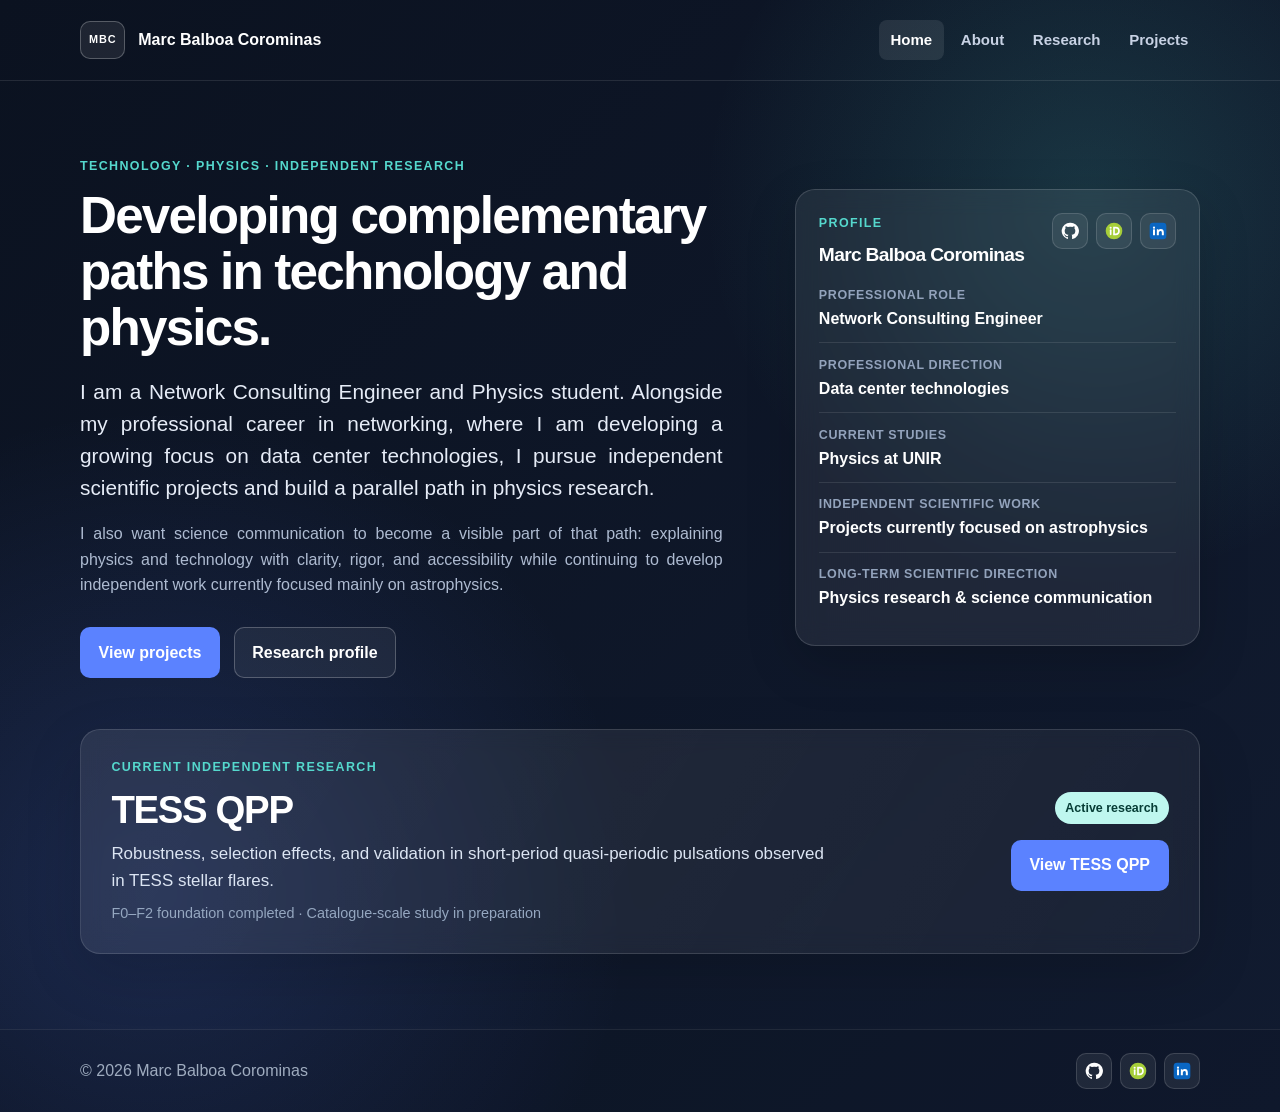
==== commit 22ab8d2d: "feat: add public TESS QPP project page" ====
--- a/index.html
+++ b/index.html
@@ -11,7 +11,6 @@
 </head>
 <body>
 <div class="site-shell home-shell">
-
 <header class="site-header">
   <div class="container header-inner">
     <a class="brand" href="index.html" aria-label="Marc Balboa Corominas, home">
@@ -26,7 +25,6 @@
     </nav>
   </div>
 </header>
-
 <main class="home-main">
 <section class="hero container">
   <div class="hero-copy">
@@ -45,13 +43,11 @@
         <p class="panel-label">Profile</p>
         <h2>Marc Balboa Corominas</h2>
       </div>
-      
-<div class="social-links" aria-label="Professional profiles">
-  <a class="icon-link" href="https://github.com/marc-balboa-corominas" rel="me" aria-label="GitHub"><img src="assets/icons/github.svg" alt=""></a>
-  <a class="icon-link" href="https://orcid.org/0009-0006-7571-9193" rel="me" aria-label="ORCID"><img src="assets/icons/orcid.svg" alt=""></a>
-  <a class="icon-link" href="https://www.linkedin.com/in/marc-balboa-corominas-b39a37172" rel="me" aria-label="LinkedIn"><img src="assets/icons/linkedin.svg" alt=""></a>
-</div>
-
+      <div class="social-links" aria-label="Professional profiles">
+        <a class="icon-link" href="https://github.com/marc-balboa-corominas" rel="me" aria-label="GitHub"><img src="assets/icons/github.svg" alt=""></a>
+        <a class="icon-link" href="https://orcid.org/0009-0006-7571-9193" rel="me" aria-label="ORCID"><img src="assets/icons/orcid.svg" alt=""></a>
+        <a class="icon-link" href="https://www.linkedin.com/in/marc-balboa-corominas-b39a37172" rel="me" aria-label="LinkedIn"><img src="assets/icons/linkedin.svg" alt=""></a>
+      </div>
     </div>
     <dl class="profile-list">
       <div><dt>Professional role</dt><dd>Network Consulting Engineer</dd></div>
@@ -62,21 +58,31 @@
     </dl>
   </aside>
 </section>
+<section class="featured-research-section container" aria-labelledby="featured-research-title">
+  <div class="featured-research-card">
+    <div class="featured-research-copy">
+      <p class="eyebrow">Current independent research</p>
+      <h2 id="featured-research-title">TESS QPP</h2>
+      <p class="featured-research-lead">Robustness, selection effects, and validation in short-period quasi-periodic pulsations observed in TESS stellar flares.</p>
+      <p class="featured-research-meta">F0–F2 foundation completed · Catalogue-scale study in preparation</p>
+    </div>
+    <div class="featured-research-action">
+      <span class="status-pill status-active">Active research</span>
+      <a class="button button-primary" href="tess-qpp.html">View TESS QPP</a>
+    </div>
+  </div>
+</section>
 </main>
-
 <footer class="site-footer">
   <div class="container footer-inner">
     <p>© 2026 Marc Balboa Corominas</p>
-    
-<div class="social-links" aria-label="Professional profiles">
-  <a class="icon-link" href="https://github.com/marc-balboa-corominas" rel="me" aria-label="GitHub"><img src="assets/icons/github.svg" alt=""></a>
-  <a class="icon-link" href="https://orcid.org/0009-0006-7571-9193" rel="me" aria-label="ORCID"><img src="assets/icons/orcid.svg" alt=""></a>
-  <a class="icon-link" href="https://www.linkedin.com/in/marc-balboa-corominas-b39a37172" rel="me" aria-label="LinkedIn"><img src="assets/icons/linkedin.svg" alt=""></a>
-</div>
-
+    <div class="social-links" aria-label="Professional profiles">
+      <a class="icon-link" href="https://github.com/marc-balboa-corominas" rel="me" aria-label="GitHub"><img src="assets/icons/github.svg" alt=""></a>
+      <a class="icon-link" href="https://orcid.org/0009-0006-7571-9193" rel="me" aria-label="ORCID"><img src="assets/icons/orcid.svg" alt=""></a>
+      <a class="icon-link" href="https://www.linkedin.com/in/marc-balboa-corominas-b39a37172" rel="me" aria-label="LinkedIn"><img src="assets/icons/linkedin.svg" alt=""></a>
+    </div>
   </div>
 </footer>
-
 </div>
 </body>
-</html>+</html>
--- a/assets/css/style.css
+++ b/assets/css/style.css
@@ -1,4 +1,3 @@
-
 :root{
   --bg:#0b1220;
   --bg2:#132742;
@@ -14,243 +13,44 @@
   --max-width:1120px;
 }
 *{box-sizing:border-box}
-html{
-  font-family:Inter,ui-sans-serif,-apple-system,BlinkMacSystemFont,"Segoe UI",Roboto,Helvetica,Arial,sans-serif;
-  line-height:1.62;
-  background:#08111d;
-  color:#fff;
-}
+html{font-family:Inter,ui-sans-serif,-apple-system,BlinkMacSystemFont,"Segoe UI",Roboto,Helvetica,Arial,sans-serif;line-height:1.62;background:#08111d;color:#fff;scroll-behavior:smooth}
 body{margin:0}
 a{color:inherit;text-decoration:none}
 img{max-width:100%}
 .container{width:min(calc(100% - 2.5rem),var(--max-width));margin-inline:auto}
-body::before{
-  content:"";
-  position:fixed;inset:0;pointer-events:none;opacity:.18;
-  background-image:
-    linear-gradient(rgba(255,255,255,.04) 1px, transparent 1px),
-    linear-gradient(90deg, rgba(255,255,255,.04) 1px, transparent 1px);
-  background-size:42px 42px;
-}
+body::before{content:"";position:fixed;inset:0;pointer-events:none;opacity:.18;background-image:linear-gradient(rgba(255,255,255,.04) 1px,transparent 1px),linear-gradient(90deg,rgba(255,255,255,.04) 1px,transparent 1px);background-size:42px 42px}
 .site-shell{min-height:100vh;display:flex;flex-direction:column;position:relative}
-.home-shell{background:
-  radial-gradient(circle at 85% 18%, rgba(85,216,205,.16), transparent 24rem),
-  radial-gradient(circle at 12% 80%, rgba(91,130,255,.18), transparent 30rem),
-  linear-gradient(135deg, #0b1220 0%, #111b30 100%);
-}
-.about-shell{background:
-  radial-gradient(circle at 16% 24%, rgba(91,130,255,.24), transparent 28rem),
-  radial-gradient(circle at 88% 78%, rgba(85,216,205,.12), transparent 26rem),
-  linear-gradient(135deg, #0b1220 0%, #18243f 100%);
-}
-.research-shell{background:
-  radial-gradient(circle at 82% 22%, rgba(85,216,205,.2), transparent 26rem),
-  radial-gradient(circle at 12% 80%, rgba(91,130,255,.12), transparent 28rem),
-  linear-gradient(135deg, #08131d 0%, #132f3d 100%);
-}
-.projects-shell{background:
-  radial-gradient(circle at 18% 25%, rgba(91,130,255,.24), transparent 26rem),
-  radial-gradient(circle at 85% 80%, rgba(85,216,205,.12), transparent 22rem),
-  linear-gradient(135deg, #11101d 0%, #1b1d38 100%);
-}
+.home-shell{background:radial-gradient(circle at 85% 18%,rgba(85,216,205,.16),transparent 24rem),radial-gradient(circle at 12% 80%,rgba(91,130,255,.18),transparent 30rem),linear-gradient(135deg,#0b1220 0%,#111b30 100%)}
+.about-shell{background:radial-gradient(circle at 16% 24%,rgba(91,130,255,.24),transparent 28rem),radial-gradient(circle at 88% 78%,rgba(85,216,205,.12),transparent 26rem),linear-gradient(135deg,#0b1220 0%,#18243f 100%)}
+.research-shell{background:radial-gradient(circle at 82% 22%,rgba(85,216,205,.2),transparent 26rem),radial-gradient(circle at 12% 80%,rgba(91,130,255,.12),transparent 28rem),linear-gradient(135deg,#08131d 0%,#132f3d 100%)}
+.projects-shell{background:radial-gradient(circle at 18% 25%,rgba(91,130,255,.24),transparent 26rem),radial-gradient(circle at 85% 80%,rgba(85,216,205,.12),transparent 22rem),linear-gradient(135deg,#11101d 0%,#1b1d38 100%)}
+.qpp-shell{background:radial-gradient(circle at 88% 10%,rgba(85,216,205,.15),transparent 28rem),radial-gradient(circle at 15% 25%,rgba(91,130,255,.18),transparent 32rem),linear-gradient(145deg,#08111f 0%,#0c1730 42%,#101b33 100%)}
 .site-header,.site-footer,main{position:relative;z-index:1}
 .site-header{border-bottom:1px solid rgba(255,255,255,.1)}
 .header-inner{display:flex;align-items:center;justify-content:space-between;gap:2rem;min-height:80px}
-.brand{display:inline-flex;align-items:center;gap:.8rem}
-.brand-mark{
-  display:grid;place-items:center;min-width:44px;height:38px;padding-inline:.5rem;
-  border:1px solid rgba(255,255,255,.25);border-radius:10px;
-  background:rgba(255,255,255,.08);font-size:.68rem;font-weight:800;letter-spacing:.08em
-}
-.brand-name{font-weight:760}
-nav{display:flex;flex-wrap:wrap;gap:.35rem}
-nav a{padding:.48rem .72rem;border-radius:8px;color:#c8d2e4;font-size:.94rem;font-weight:620}
-nav a:hover,nav a[aria-current="page"]{color:#fff;background:rgba(255,255,255,.09)}
-.eyebrow,.panel-label,.institution,.project-type,.selector-label,.area-label{
-  margin:0 0 .7rem;color:var(--accent);font-size:.78rem;font-weight:800;letter-spacing:.11em;text-transform:uppercase
-}
-h1,h2,h3{margin-top:0;line-height:1.1;letter-spacing:-.035em}
-h1{font-size:clamp(2.15rem,4vw,3.85rem);margin-bottom:1.2rem;font-weight:790}
-h2{font-size:clamp(1.75rem,3vw,2.45rem);margin-bottom:1rem;font-weight:760}
-h3{font-size:1.28rem;margin-bottom:.75rem;color:var(--text)}
-p{margin-top:0}
-.social-links{display:flex;gap:.5rem;align-items:center}
-.icon-link{display:grid;place-items:center;width:36px;height:36px;border:1px solid rgba(255,255,255,.14);border-radius:10px;background:rgba(255,255,255,.07)}
-.icon-link:hover{background:rgba(255,255,255,.12)}
-.icon-link img{width:20px;height:20px}
-.actions{display:flex;flex-wrap:wrap;gap:.85rem;margin-top:1.8rem}
-.button{display:inline-flex;align-items:center;justify-content:center;min-height:46px;padding:.72rem 1.1rem;border-radius:10px;font-weight:720;border:1px solid transparent}
-.button-primary{background:var(--accent-2);color:#fff}
-.button-primary:hover{background:#315ee8}
-.button-secondary{border-color:rgba(255,255,255,.24);color:#fff;background:rgba(255,255,255,.06)}
-.button-secondary:hover{border-color:rgba(255,255,255,.45);background:rgba(255,255,255,.1)}
-
+.brand{display:inline-flex;align-items:center;gap:.8rem}.brand-mark{display:grid;place-items:center;min-width:44px;height:38px;padding-inline:.5rem;border:1px solid rgba(255,255,255,.25);border-radius:10px;background:rgba(255,255,255,.08);font-size:.68rem;font-weight:800;letter-spacing:.08em}.brand-name{font-weight:760}
+nav{display:flex;flex-wrap:wrap;gap:.35rem}nav a{padding:.48rem .72rem;border-radius:8px;color:#c8d2e4;font-size:.94rem;font-weight:620}nav a:hover,nav a[aria-current="page"]{color:#fff;background:rgba(255,255,255,.09)}
+.eyebrow,.panel-label,.institution,.project-type,.selector-label,.area-label{margin:0 0 .7rem;color:var(--accent);font-size:.78rem;font-weight:800;letter-spacing:.11em;text-transform:uppercase}
+h1,h2,h3{margin-top:0;line-height:1.1;letter-spacing:-.035em}h1{font-size:clamp(2.15rem,4vw,3.85rem);margin-bottom:1.2rem;font-weight:790}h2{font-size:clamp(1.75rem,3vw,2.45rem);margin-bottom:1rem;font-weight:760}h3{font-size:1.28rem;margin-bottom:.75rem;color:var(--text)}p{margin-top:0}
+.social-links{display:flex;gap:.5rem;align-items:center}.icon-link{display:grid;place-items:center;width:36px;height:36px;border:1px solid rgba(255,255,255,.14);border-radius:10px;background:rgba(255,255,255,.07)}.icon-link:hover{background:rgba(255,255,255,.12)}.icon-link img{width:20px;height:20px}
+.actions{display:flex;flex-wrap:wrap;gap:.85rem;margin-top:1.8rem}.button{display:inline-flex;align-items:center;justify-content:center;min-height:46px;padding:.72rem 1.1rem;border-radius:10px;font-weight:720;border:1px solid transparent}.button-primary{background:var(--accent-2);color:#fff}.button-primary:hover{background:#315ee8}.button-secondary{border-color:rgba(255,255,255,.24);color:#fff;background:rgba(255,255,255,.06)}.button-secondary:hover{border-color:rgba(255,255,255,.45);background:rgba(255,255,255,.1)}
 /* home */
-.home-main{display:flex;flex:1;align-items:center}
-.hero{display:grid;grid-template-columns:minmax(0,1.3fr) minmax(330px,.82fr);gap:4.5rem;align-items:center;padding-block:4.7rem}
-.hero-copy{max-width:790px}
-.hero-intro{max-width:700px;margin-bottom:1rem;color:#e6ecf7;font-size:clamp(1.1rem,1.8vw,1.3rem);line-height:1.55;text-align:justify;hyphens:auto}
-.hero-support{max-width:700px;color:#aebbd1;font-size:1rem;text-align:justify;hyphens:auto}
-.profile-panel{
-  padding:1.45rem;border:1px solid rgba(255,255,255,.14);border-radius:var(--radius);
-  background:rgba(255,255,255,.065);box-shadow:var(--shadow);backdrop-filter:blur(12px)
-}
-.profile-panel-top{display:flex;justify-content:space-between;align-items:flex-start;gap:1rem}
-.profile-panel-top h2{font-size:1.2rem;margin-bottom:.5rem;color:#fff}
-.profile-list{margin:0}
-.profile-list > div{padding:.72rem 0;border-bottom:1px solid rgba(255,255,255,.1)}
-.profile-list > div:last-child{border-bottom:0}
-.profile-list dt{margin-bottom:.18rem;color:#93a3bc;font-size:.78rem;font-weight:700;letter-spacing:.05em;text-transform:uppercase}
-.profile-list dd{margin:0;color:#fff;font-weight:650;line-height:1.42}
-
+.home-main{display:block;flex:1}.hero{display:grid;grid-template-columns:minmax(0,1.3fr) minmax(330px,.82fr);gap:4.5rem;align-items:center;padding-block:4.7rem 3.2rem}.hero-copy{max-width:790px}.hero-intro{max-width:700px;margin-bottom:1rem;color:#e6ecf7;font-size:clamp(1.1rem,1.8vw,1.3rem);line-height:1.55;text-align:justify;hyphens:auto}.hero-support{max-width:700px;color:#aebbd1;font-size:1rem;text-align:justify;hyphens:auto}.profile-panel{padding:1.45rem;border:1px solid rgba(255,255,255,.14);border-radius:var(--radius);background:rgba(255,255,255,.065);box-shadow:var(--shadow);backdrop-filter:blur(12px)}.profile-panel-top{display:flex;justify-content:space-between;align-items:flex-start;gap:1rem}.profile-panel-top h2{font-size:1.2rem;margin-bottom:.5rem;color:#fff}.profile-list{margin:0}.profile-list>div{padding:.72rem 0;border-bottom:1px solid rgba(255,255,255,.1)}.profile-list>div:last-child{border-bottom:0}.profile-list dt{margin-bottom:.18rem;color:#93a3bc;font-size:.78rem;font-weight:700;letter-spacing:.05em;text-transform:uppercase}.profile-list dd{margin:0;color:#fff;font-weight:650;line-height:1.42}
+.featured-research-section{padding:0 0 4.7rem}.featured-research-card{display:flex;align-items:center;justify-content:space-between;gap:2.5rem;padding:1.7rem 1.9rem;border:1px solid rgba(255,255,255,.13);border-radius:20px;background:linear-gradient(120deg,rgba(255,255,255,.085),rgba(255,255,255,.045));box-shadow:0 20px 55px rgba(0,0,0,.15);backdrop-filter:blur(10px)}.featured-research-card h2{margin-bottom:.55rem;color:#fff}.featured-research-lead{max-width:720px;margin-bottom:.45rem;color:#dce5f3;font-size:1.06rem}.featured-research-meta{margin:0;color:#95a7c0;font-size:.9rem}.featured-research-action{display:flex;flex-direction:column;align-items:flex-end;gap:1rem;flex:0 0 auto}.status-active{color:#073d36;background:#bff7ef}
 /* internal pages */
-.page-hero{
-  display:grid;grid-template-columns:minmax(0,1.35fr) minmax(300px,.65fr);
-  gap:3rem;align-items:start;padding-block:3.3rem 2.6rem
-}
-.page-hero h1{max-width:740px;margin-bottom:0;font-size:clamp(2rem,3.6vw,3rem)}
-.page-hero > p{
-  margin:.35rem 0 0;color:#d5deec;font-size:1.05rem;align-self:start;
-  text-align:justify;text-justify:inter-word;hyphens:auto
-}
-.content-section,.project-section{padding-block:1.5rem 5rem}
-.section-intro{margin-bottom:2rem}
-.light-intro h2{color:#fff}
-
+.page-hero{display:grid;grid-template-columns:minmax(0,1.35fr) minmax(300px,.65fr);gap:3rem;align-items:start;padding-block:3.3rem 2.6rem}.page-hero h1{max-width:740px;margin-bottom:0;font-size:clamp(2rem,3.6vw,3rem)}.page-hero>p{margin:.35rem 0 0;color:#d5deec;font-size:1.05rem;align-self:start;text-align:justify;text-justify:inter-word;hyphens:auto}.content-section,.project-section{padding-block:1.5rem 5rem}.section-intro{margin-bottom:2rem}.light-intro h2{color:#fff}
 /* About */
-.education-explorer{
-  display:grid;grid-template-columns:minmax(280px,.72fr) minmax(0,1.28fr);
-  gap:3.2rem;align-items:start;padding:2.2rem 0 5rem
-}
-.education-companion{
-  position:sticky;top:6.8rem;align-self:start;z-index:2;min-height:26rem;
-  padding:1.55rem;border:1px solid rgba(255,255,255,.14);border-radius:var(--radius);
-  background:linear-gradient(145deg,rgba(255,255,255,.1),rgba(255,255,255,.045));
-  box-shadow:0 20px 55px rgba(0,0,0,.17);backdrop-filter:blur(12px)
-}
-.education-companion h2{margin-bottom:1.6rem;color:#fff}
-.active-education{min-height:16.5rem;padding-top:1.25rem;border-top:1px solid rgba(255,255,255,.12)}
-.active-step{display:flex;gap:.38rem;margin-bottom:1.2rem;color:#91a0b9;font-size:.76rem;font-weight:800;letter-spacing:.1em}
-.active-step span:first-child{color:var(--accent)}
-.active-years{margin-bottom:.55rem;color:var(--accent);font-size:.86rem;font-weight:800;letter-spacing:.08em;text-transform:uppercase}
-.active-education h3{margin-bottom:.75rem;color:#fff;font-size:clamp(1.45rem,2.5vw,2rem)}
-.active-institution{margin-bottom:.8rem;color:#d8e0ef;font-weight:680}
-.active-level{margin-bottom:0;color:#9eacc1;font-size:.9rem}
-.timeline-navigation{display:flex;flex-wrap:wrap;gap:.58rem;margin-top:2rem}
-.timeline-nav-dot{width:.68rem;height:.68rem;padding:0;border:1px solid rgba(255,255,255,.32);border-radius:50%;background:transparent;cursor:pointer}
-.timeline-nav-dot:hover,.timeline-nav-dot.is-active{border-color:var(--accent);background:var(--accent)}
-
-.education-timeline{
-  --year-column: 10rem;
-  position:relative;display:grid;gap:1.35rem;padding-bottom:5rem
-}
-.education-timeline::before{
-  content:"";position:absolute;top:1rem;bottom:1rem;left:calc(var(--year-column) + .75rem);
-  width:1px;background:rgba(255,255,255,.14)
-}
-.education-entry{
-  display:grid;grid-template-columns:var(--year-column) minmax(0,1fr);gap:2.2rem;align-items:start;
-  scroll-margin-top:7rem;opacity:.78;transition:opacity .18s ease
-}
-.education-entry.is-active{opacity:1}
-.year-block{
-  position:relative;z-index:1;display:grid;place-items:center;min-height:4.9rem;
-  padding:.4rem .8rem;border:1px solid rgba(255,255,255,.16);border-radius:16px;
-  background:rgba(6,16,36,.94);box-shadow:0 14px 32px rgba(0,0,0,.18);
-  color:#fff;font-size:.82rem;font-weight:820;text-align:center
-}
-.education-card{
-  min-height:10.75rem;padding:1.5rem;border:1px solid rgba(255,255,255,.16);border-radius:var(--radius);
-  color:var(--text);background:rgba(255,255,255,.97);box-shadow:var(--shadow)
-}
-.education-card p:last-child{margin-bottom:0;color:var(--muted);text-align:justify;hyphens:auto}
-.institution{color:#315ee8;text-transform:none;letter-spacing:0;font-size:1rem;font-weight:700}
-.education-level{
-  display:inline-flex;margin-bottom:.75rem;padding:.32rem .58rem;border:1px solid #d3dcf1;border-radius:999px;
-  color:#48617f;background:#f3f6fb;font-size:.72rem;font-weight:760;text-transform:none;letter-spacing:0
-}
-.entry-heading{display:flex;justify-content:space-between;align-items:flex-start;gap:1.5rem}
-.entry-tag{flex:0 0 auto;padding:.35rem .65rem;border-radius:999px;color:#315ee8;background:#eaf0ff;font-size:.75rem;font-weight:750}
-.education-entry.is-active .education-card{border-color:rgba(85,216,205,.55);box-shadow:0 22px 60px rgba(0,0,0,.2),0 0 0 1px rgba(85,216,205,.08)}
-.education-entry.is-active .year-block{border-color:rgba(85,216,205,.65)}
-
+.education-explorer{display:grid;grid-template-columns:minmax(280px,.72fr) minmax(0,1.28fr);gap:3.2rem;align-items:start;padding:2.2rem 0 5rem}.education-companion{position:sticky;top:6.8rem;align-self:start;z-index:2;min-height:26rem;padding:1.55rem;border:1px solid rgba(255,255,255,.14);border-radius:var(--radius);background:linear-gradient(145deg,rgba(255,255,255,.1),rgba(255,255,255,.045));box-shadow:0 20px 55px rgba(0,0,0,.17);backdrop-filter:blur(12px)}.education-companion h2{margin-bottom:1.6rem;color:#fff}.active-education{min-height:16.5rem;padding-top:1.25rem;border-top:1px solid rgba(255,255,255,.12)}.active-step{display:flex;gap:.38rem;margin-bottom:1.2rem;color:#91a0b9;font-size:.76rem;font-weight:800;letter-spacing:.1em}.active-step span:first-child{color:var(--accent)}.active-years{margin-bottom:.55rem;color:var(--accent);font-size:.86rem;font-weight:800;letter-spacing:.08em;text-transform:uppercase}.active-education h3{margin-bottom:.75rem;color:#fff;font-size:clamp(1.45rem,2.5vw,2rem)}.active-institution{margin-bottom:.8rem;color:#d8e0ef;font-weight:680}.active-level{margin-bottom:0;color:#9eacc1;font-size:.9rem}.timeline-navigation{display:flex;flex-wrap:wrap;gap:.58rem;margin-top:2rem}.timeline-nav-dot{width:.68rem;height:.68rem;padding:0;border:1px solid rgba(255,255,255,.32);border-radius:50%;background:transparent;cursor:pointer}.timeline-nav-dot:hover,.timeline-nav-dot.is-active{border-color:var(--accent);background:var(--accent)}.education-timeline{--year-column:10rem;position:relative;display:grid;gap:1.35rem;padding-bottom:5rem}.education-timeline::before{content:"";position:absolute;top:1rem;bottom:1rem;left:calc(var(--year-column) + .75rem);width:1px;background:rgba(255,255,255,.14)}.education-entry{display:grid;grid-template-columns:var(--year-column) minmax(0,1fr);gap:2.2rem;align-items:start;scroll-margin-top:7rem;opacity:.78;transition:opacity .18s ease}.education-entry.is-active{opacity:1}.year-block{position:relative;z-index:1;display:grid;place-items:center;min-height:4.9rem;padding:.4rem .8rem;border:1px solid rgba(255,255,255,.16);border-radius:16px;background:rgba(6,16,36,.94);box-shadow:0 14px 32px rgba(0,0,0,.18);color:#fff;font-size:.82rem;font-weight:820;text-align:center}.education-card{min-height:10.75rem;padding:1.5rem;border:1px solid rgba(255,255,255,.16);border-radius:var(--radius);color:var(--text);background:rgba(255,255,255,.97);box-shadow:var(--shadow)}.education-card p:last-child{margin-bottom:0;color:var(--muted);text-align:justify;hyphens:auto}.institution{color:#315ee8;text-transform:none;letter-spacing:0;font-size:1rem;font-weight:700}.education-level{display:inline-flex;margin-bottom:.75rem;padding:.32rem .58rem;border:1px solid #d3dcf1;border-radius:999px;color:#48617f;background:#f3f6fb;font-size:.72rem;font-weight:760;text-transform:none;letter-spacing:0}.entry-heading{display:flex;justify-content:space-between;align-items:flex-start;gap:1.5rem}.entry-tag{flex:0 0 auto;padding:.35rem .65rem;border-radius:999px;color:#315ee8;background:#eaf0ff;font-size:.75rem;font-weight:750}.education-entry.is-active .education-card{border-color:rgba(85,216,205,.55);box-shadow:0 22px 60px rgba(0,0,0,.2),0 0 0 1px rgba(85,216,205,.08)}.education-entry.is-active .year-block{border-color:rgba(85,216,205,.65)}
 /* Research */
-.research-accordion{display:grid;gap:.95rem}
-.research-accordion details{
-  overflow:hidden;border:1px solid rgba(255,255,255,.13);border-radius:14px;color:var(--text);
-  background:rgba(255,255,255,.96);box-shadow:0 16px 36px rgba(0,0,0,.12)
-}
-.research-accordion summary{
-  display:grid;grid-template-columns:1rem 1fr;gap:1rem;align-items:center;padding:1.15rem 1.25rem;cursor:pointer;list-style:none
-}
-.research-accordion summary::-webkit-details-marker{display:none}
-.topic-dot{display:block;width:.68rem;height:.68rem;border-radius:50%;background:var(--accent-2)}
-.area-label{display:block;margin-bottom:.2rem;color:#315ee8;font-size:.7rem}
-.research-accordion summary strong{display:block;color:var(--text);font-size:1.06rem}
-.research-accordion details[open] summary{background:#eaf0ff}
-.details-content{padding:0 1.25rem 1.25rem 3.25rem}
-.details-content p{margin:0;color:var(--muted);text-align:justify;hyphens:auto}
-
+.research-accordion{display:grid;gap:.95rem}.research-accordion details{overflow:hidden;border:1px solid rgba(255,255,255,.13);border-radius:14px;color:var(--text);background:rgba(255,255,255,.96);box-shadow:0 16px 36px rgba(0,0,0,.12)}.research-accordion summary{display:grid;grid-template-columns:1rem 1fr;gap:1rem;align-items:center;padding:1.15rem 1.25rem;cursor:pointer;list-style:none}.research-accordion summary::-webkit-details-marker{display:none}.topic-dot{display:block;width:.68rem;height:.68rem;border-radius:50%;background:var(--accent-2)}.area-label{display:block;margin-bottom:.2rem;color:#315ee8;font-size:.7rem}.research-accordion summary strong{display:block;color:var(--text);font-size:1.06rem}.research-accordion details[open] summary{background:#eaf0ff}.details-content{padding:0 1.25rem 1.25rem 3.25rem}.details-content p{margin:0;color:var(--muted);text-align:justify;hyphens:auto}
 /* Projects */
-.project-browser{
-  display:grid;grid-template-columns:minmax(270px,.68fr) minmax(0,1.32fr);
-  min-height:535px;overflow:hidden;border:1px solid rgba(255,255,255,.13);border-radius:22px;
-  background:#fff;box-shadow:0 24px 70px rgba(0,0,0,.24);color:var(--text)
-}
-.project-selector{padding:1.5rem;border-right:1px solid var(--line);background:var(--surface-soft)}
-.selector-label{color:#315ee8}
-.project-tab{
-  display:grid;grid-template-columns:2.2rem 1fr;gap:.9rem;align-items:center;width:100%;margin-top:.75rem;padding:1rem;
-  border:1px solid transparent;border-radius:12px;background:transparent;color:var(--text);text-align:left;cursor:pointer
-}
-.project-tab:hover,.project-tab.is-active{border-color:#bfcdf3;background:#fff;box-shadow:0 10px 25px rgba(11,18,32,.07)}
-.project-tab-index{color:#315ee8;font-size:.78rem;font-weight:850}
-.project-tab strong{display:block}
-.project-tab small{display:block;margin-top:.12rem;color:var(--muted)}
-.project-stage{display:flex;background:#fff}
-.project-panel{width:100%;padding:2.6rem;color:var(--text);background:#fff}
-.project-stage-header{display:flex;justify-content:space-between;align-items:flex-start;gap:1.5rem}
-.project-stage-header h2{margin-bottom:.4rem;color:var(--text);font-size:clamp(2rem,4vw,3rem)}
-.status-pill{display:inline-flex;flex:0 0 auto;padding:.35rem .65rem;border-radius:999px;font-size:.78rem;font-weight:800}
-.status-public{color:#166534;background:#dcfce7}
-.status-private{color:#7c2d12;background:#ffedd5}
-.project-lead{max-width:720px;color:var(--text);font-size:1.2rem;text-align:justify;hyphens:auto}
-.project-description{max-width:720px;color:var(--muted);text-align:justify;hyphens:auto}
-.project-facts{display:grid;grid-template-columns:repeat(2,minmax(0,1fr));margin:2rem 0 0;border-top:1px solid var(--line)}
-.project-facts > div{padding:1rem 1rem 1rem 0;border-bottom:1px solid var(--line)}
-.project-facts dt{color:var(--muted);font-size:.78rem;font-weight:800;letter-spacing:.06em;text-transform:uppercase}
-.project-facts dd{margin:.3rem 0 0;color:var(--text);font-weight:650}
-
+.project-browser{display:grid;grid-template-columns:minmax(270px,.68fr) minmax(0,1.32fr);min-height:535px;overflow:hidden;border:1px solid rgba(255,255,255,.13);border-radius:22px;background:#fff;box-shadow:0 24px 70px rgba(0,0,0,.24);color:var(--text)}.project-selector{padding:1.5rem;border-right:1px solid var(--line);background:var(--surface-soft)}.selector-label{color:#315ee8}.project-tab{display:grid;grid-template-columns:2.2rem 1fr;gap:.9rem;align-items:center;width:100%;margin-top:.75rem;padding:1rem;border:1px solid transparent;border-radius:12px;background:transparent;color:var(--text);text-align:left;cursor:pointer}.project-tab:hover,.project-tab.is-active{border-color:#bfcdf3;background:#fff;box-shadow:0 10px 25px rgba(11,18,32,.07)}.project-tab-index{color:#315ee8;font-size:.78rem;font-weight:850}.project-tab strong{display:block}.project-tab small{display:block;margin-top:.12rem;color:var(--muted)}.project-stage{display:flex;background:#fff}.project-panel{width:100%;padding:2.6rem;color:var(--text);background:#fff}.project-stage-header{display:flex;justify-content:space-between;align-items:flex-start;gap:1.5rem}.project-stage-header h2{margin-bottom:.4rem;color:var(--text);font-size:clamp(2rem,4vw,3rem)}.status-pill{display:inline-flex;flex:0 0 auto;padding:.35rem .65rem;border-radius:999px;font-size:.78rem;font-weight:800}.status-public{color:#166534;background:#dcfce7}.status-private{color:#7c2d12;background:#ffedd5}.project-lead{max-width:720px;color:var(--text);font-size:1.2rem;text-align:justify;hyphens:auto}.project-description{max-width:720px;color:var(--muted);text-align:justify;hyphens:auto}.project-facts{display:grid;grid-template-columns:repeat(2,minmax(0,1fr));margin:2rem 0 0;border-top:1px solid var(--line)}.project-facts>div{padding:1rem 1rem 1rem 0;border-bottom:1px solid var(--line)}.project-facts dt{color:var(--muted);font-size:.78rem;font-weight:800;letter-spacing:.06em;text-transform:uppercase}.project-facts dd{margin:.3rem 0 0;color:var(--text);font-weight:650}.project-button-secondary{color:#2c4772;border-color:#b7c4dc;background:#f4f7fb}.project-button-secondary:hover{color:#183358;border-color:#93a8ca;background:#e9eef7}
+/* TESS QPP */
+.qpp-hero{display:grid;grid-template-columns:minmax(0,1.08fr) minmax(350px,.92fr);gap:4rem;align-items:center;padding-block:5rem 4rem}.qpp-hero-copy h1{font-size:clamp(3rem,7vw,6rem);margin-bottom:.55rem}.qpp-subtitle{max-width:760px;margin-bottom:1.15rem;color:#fff;font-size:clamp(1.25rem,2vw,1.65rem);line-height:1.4;font-weight:680}.qpp-intro{max-width:760px;color:#b6c3d7;font-size:1.05rem}.qpp-status-row{display:flex;flex-wrap:wrap;gap:.55rem;margin-top:1.5rem}.qpp-chip{display:inline-flex;padding:.4rem .68rem;border:1px solid rgba(255,255,255,.16);border-radius:999px;background:rgba(255,255,255,.06);color:#dbe5f2;font-size:.78rem;font-weight:700}.qpp-chip-active{border-color:rgba(85,216,205,.5);color:#c6fff8;background:rgba(85,216,205,.1)}.qpp-hero-visual{min-width:0}.signal-card{overflow:hidden;padding:1.2rem;border:1px solid rgba(255,255,255,.14);border-radius:24px;background:linear-gradient(150deg,rgba(255,255,255,.085),rgba(255,255,255,.035));box-shadow:0 28px 80px rgba(0,0,0,.25);backdrop-filter:blur(12px)}.signal-card-top{display:flex;justify-content:space-between;gap:1rem;color:#8395af;font-size:.68rem;font-weight:820;letter-spacing:.1em}.signal-card svg{display:block;width:100%;margin:1.2rem 0 .7rem}.signal-card-grid{display:grid;grid-template-columns:repeat(4,1fr);gap:.5rem}.signal-card-grid div{padding:.72rem;border:1px solid rgba(255,255,255,.09);border-radius:12px;background:rgba(5,12,27,.42)}.signal-card-grid strong,.signal-card-grid span{display:block}.signal-card-grid strong{color:#fff}.signal-card-grid span{margin-top:.1rem;color:#8597b3;font-size:.72rem}.signal-card-grid .is-next{border-color:rgba(85,216,205,.35);background:rgba(85,216,205,.07)}.qpp-section{padding-block:4.5rem}.qpp-section-soft{width:100%;background:linear-gradient(180deg,rgba(255,255,255,.04),rgba(255,255,255,.018));border-block:1px solid rgba(255,255,255,.07)}.qpp-section-heading{max-width:760px;margin-bottom:2.2rem}.qpp-section-heading h2,.qpp-two-column h2,.qpp-final-section h2{color:#fff}.qpp-section-heading>p:last-child{color:#aebcd0}.qpp-copy-wide{max-width:860px;color:#c9d4e5;font-size:1.03rem}.qpp-copy-wide p{text-align:justify;hyphens:auto}.qpp-question{margin:2rem 0 0;padding:1.25rem 1.45rem;border-left:3px solid var(--accent);border-radius:0 14px 14px 0;background:rgba(85,216,205,.07);color:#fff;font-size:clamp(1.15rem,2vw,1.4rem);font-weight:680}.phase-grid{display:grid;grid-template-columns:repeat(3,1fr);gap:1.15rem}.phase-card{position:relative;padding:1.5rem;border:1px solid rgba(255,255,255,.12);border-radius:18px;background:rgba(255,255,255,.96);color:var(--text);box-shadow:0 20px 55px rgba(0,0,0,.14)}.phase-index{display:inline-flex;margin-bottom:1.5rem;color:#315ee8;font-size:.78rem;font-weight:900;letter-spacing:.12em}.phase-card h3{min-height:2.7rem}.phase-card p{color:var(--muted);font-size:.94rem}.phase-state{display:inline-flex;margin-top:.6rem;padding:.3rem .55rem;border-radius:999px;color:#166534;background:#dcfce7;font-size:.72rem;font-weight:780}.qpp-two-column{display:grid;grid-template-columns:minmax(0,1.1fr) minmax(320px,.9fr);gap:3rem;align-items:start}.qpp-two-column>div>p{color:#c7d2e3;text-align:justify;hyphens:auto}.limits-card,.repo-card{padding:1.6rem;border:1px solid rgba(255,255,255,.13);border-radius:20px;background:linear-gradient(145deg,rgba(255,255,255,.085),rgba(255,255,255,.038));box-shadow:0 18px 55px rgba(0,0,0,.14)}.limits-card h3,.repo-card h3{color:#fff;font-size:1.55rem}.limits-card p,.repo-card p{color:#b4c0d2}.repo-note{padding-top:1rem;border-top:1px solid rgba(255,255,255,.1);font-size:.88rem}.qpp-section-roadmap{width:100%;background:radial-gradient(circle at 50% 0%,rgba(91,130,255,.12),transparent 34rem),rgba(4,10,23,.28);border-block:1px solid rgba(255,255,255,.07)}.roadmap-track{display:grid;grid-template-columns:1fr auto 1fr auto 1fr;gap:1rem;align-items:center}.roadmap-group{padding:1.1rem;border:1px solid rgba(255,255,255,.1);border-radius:18px;background:rgba(255,255,255,.045)}.roadmap-label{display:block;margin-bottom:.9rem;color:var(--accent);font-size:.7rem;font-weight:850;letter-spacing:.12em;text-transform:uppercase}.roadmap-step{padding:.9rem;border:1px solid rgba(255,255,255,.08);border-radius:12px;background:rgba(5,12,27,.45)}.roadmap-step strong,.roadmap-step span,.roadmap-step small{display:block}.roadmap-step strong{color:#fff}.roadmap-step span{margin-top:.15rem;color:#c2cede;font-size:.88rem}.roadmap-step small{margin-top:.25rem;color:#7e91ad;font-size:.72rem}.roadmap-step.is-complete{border-color:rgba(85,216,205,.22)}.roadmap-step.is-current{border-color:rgba(91,130,255,.45);box-shadow:inset 0 0 0 1px rgba(91,130,255,.08)}.roadmap-step.is-current small{color:#8faaff}.roadmap-arrow{padding:.25rem 0;text-align:center;color:#6880a2}.roadmap-bridge{color:#657b9b;font-size:1.35rem}.principles-grid{display:grid;grid-template-columns:repeat(3,1fr);gap:1.1rem}.principles-grid article{padding:1.4rem;border:1px solid rgba(255,255,255,.12);border-radius:18px;background:rgba(255,255,255,.055)}.principles-grid h3{color:#fff}.principles-grid p{margin-bottom:0;color:#aebbd0}.principle-number{display:block;margin-bottom:1.4rem;color:var(--accent);font-size:.75rem;font-weight:850;letter-spacing:.12em}.qpp-final-section{max-width:900px;margin-inline:auto}.qpp-final-section>p{color:#bdcadd}.qpp-final-section .actions{margin-top:1.6rem}
 /* Footer */
-.site-footer{margin-top:auto;border-top:1px solid rgba(255,255,255,.08);color:#9facbf;background:rgba(0,0,0,.08)}
-.footer-inner{display:flex;align-items:center;justify-content:space-between;gap:2rem;min-height:82px}
-.footer-inner p{margin:0}
-
+.site-footer{margin-top:auto;border-top:1px solid rgba(255,255,255,.08);color:#9facbf;background:rgba(0,0,0,.08)}.footer-inner{display:flex;align-items:center;justify-content:space-between;gap:2rem;min-height:82px}.footer-inner p{margin:0}
 /* responsive */
-@media (max-width: 920px){
-  .hero,.page-hero,.education-explorer,.project-browser{grid-template-columns:1fr}
-  .hero{gap:2.5rem;padding-block:4.2rem}
-  .page-hero{gap:1rem}
-  .education-explorer{gap:2rem;padding-top:1.25rem}
-  .education-companion{position:relative;top:auto;min-height:auto}
-  .education-timeline::before{left:calc(var(--year-column) + .6rem)}
-  .project-selector{border-right:0;border-bottom:1px solid var(--line)}
-}
-@media (max-width:680px){
-  .container{width:min(calc(100% - 1.5rem),var(--max-width))}
-  .header-inner{flex-direction:column;align-items:flex-start;padding-block:1rem}
-  .brand-name{font-size:.95rem}
-  nav{width:100%;justify-content:space-between;gap:0}
-  nav a{padding-inline:.45rem;font-size:.86rem}
-  h1{font-size:clamp(2.1rem,9.6vw,3rem)}
-  .page-hero{padding-block:3rem 2.3rem}
-  .profile-panel-top,.entry-heading,.project-stage-header,.footer-inner{flex-direction:column;align-items:flex-start}
-  .hero-intro,.hero-support,.page-hero > p,.education-card p:last-child,.details-content p,.project-description,.project-lead{text-align:left;hyphens:none}
-  .education-timeline::before{display:none}
-  .education-entry{grid-template-columns:1fr;gap:.85rem}
-  .year-block{width:fit-content;min-height:auto}
-  .education-card{min-height:auto}
-  .project-panel{padding:1.35rem}
-  .project-facts{grid-template-columns:1fr}
-  .footer-inner{padding-block:1.3rem}
-}
+@media (max-width:920px){.hero,.page-hero,.education-explorer,.project-browser,.qpp-hero,.qpp-two-column{grid-template-columns:1fr}.hero{gap:2.5rem;padding-block:4.2rem 2.7rem}.page-hero{gap:1rem}.education-explorer{gap:2rem;padding-top:1.25rem}.education-companion{position:relative;top:auto;min-height:auto}.education-timeline::before{left:calc(var(--year-column) + .6rem)}.project-selector{border-right:0;border-bottom:1px solid var(--line)}.featured-research-card{align-items:flex-start}.roadmap-track{grid-template-columns:1fr}.roadmap-bridge{transform:rotate(90deg);justify-self:center}.phase-grid,.principles-grid{grid-template-columns:1fr}.qpp-hero{gap:2.5rem;padding-block:4rem 3rem}}
+@media (max-width:680px){.container{width:min(calc(100% - 1.5rem),var(--max-width))}.header-inner{flex-direction:column;align-items:flex-start;padding-block:1rem}.brand-name{font-size:.95rem}nav{width:100%;justify-content:space-between;gap:0}nav a{padding-inline:.45rem;font-size:.86rem}h1{font-size:clamp(2.1rem,9.6vw,3rem)}.page-hero{padding-block:3rem 2.3rem}.profile-panel-top,.entry-heading,.project-stage-header,.footer-inner,.featured-research-card{flex-direction:column;align-items:flex-start}.featured-research-action{align-items:flex-start}.hero-intro,.hero-support,.page-hero>p,.education-card p:last-child,.details-content p,.project-description,.project-lead,.qpp-copy-wide p,.qpp-two-column>div>p{text-align:left;hyphens:none}.education-timeline::before{display:none}.education-entry{grid-template-columns:1fr;gap:.85rem}.year-block{width:fit-content;min-height:auto}.education-card{min-height:auto}.project-panel{padding:1.35rem}.project-facts{grid-template-columns:1fr}.footer-inner{padding-block:1.3rem}.signal-card-grid{grid-template-columns:repeat(2,1fr)}.qpp-section{padding-block:3.6rem}.qpp-hero-copy h1{font-size:clamp(2.8rem,15vw,4.6rem)}}
+/* About v8.1 alignment retained */
+.about-shell .page-hero{align-items:center}.about-shell .page-hero>p{align-self:center;margin-top:0;padding-top:.55rem}@media(max-width:920px){.about-shell .page-hero{align-items:start}.about-shell .page-hero>p{align-self:start;padding-top:0;margin-top:.35rem}}
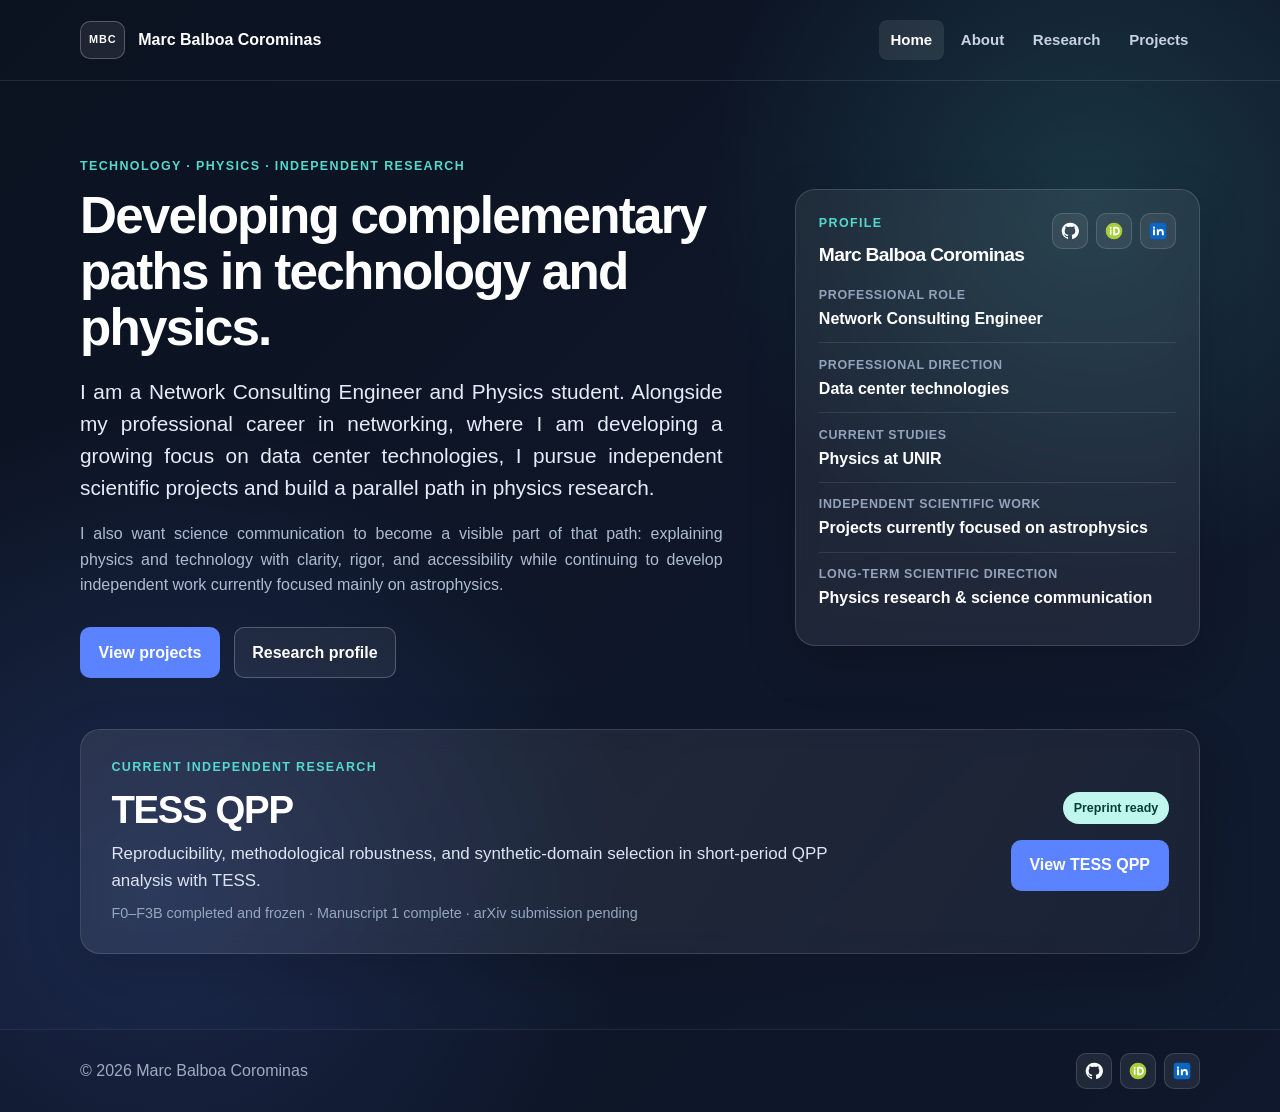
==== commit 3f4b82c5: "feat: update TESS QPP status and reorder About timeline" ====
--- a/index.html
+++ b/index.html
@@ -63,11 +63,11 @@
     <div class="featured-research-copy">
       <p class="eyebrow">Current independent research</p>
       <h2 id="featured-research-title">TESS QPP</h2>
-      <p class="featured-research-lead">Robustness, selection effects, and validation in short-period quasi-periodic pulsations observed in TESS stellar flares.</p>
-      <p class="featured-research-meta">F0–F2 foundation completed · Catalogue-scale study in preparation</p>
+      <p class="featured-research-lead">Reproducibility, methodological robustness, and synthetic-domain selection in short-period QPP analysis with TESS.</p>
+      <p class="featured-research-meta">F0–F3B completed and frozen · Manuscript 1 complete · arXiv submission pending</p>
     </div>
     <div class="featured-research-action">
-      <span class="status-pill status-active">Active research</span>
+      <span class="status-pill status-active">Preprint ready</span>
       <a class="button button-primary" href="tess-qpp.html">View TESS QPP</a>
     </div>
   </div>
@@ -84,5 +84,6 @@
   </div>
 </footer>
 </div>
+<!-- Cloudflare Web Analytics --><script type='module' src='https://static.cloudflareinsights.com/beacon.min.js' data-cf-beacon='{"token": "923029ad1866420088f76fa5ce0a15ee"}'></script><!-- End Cloudflare Web Analytics -->
 </body>
 </html>
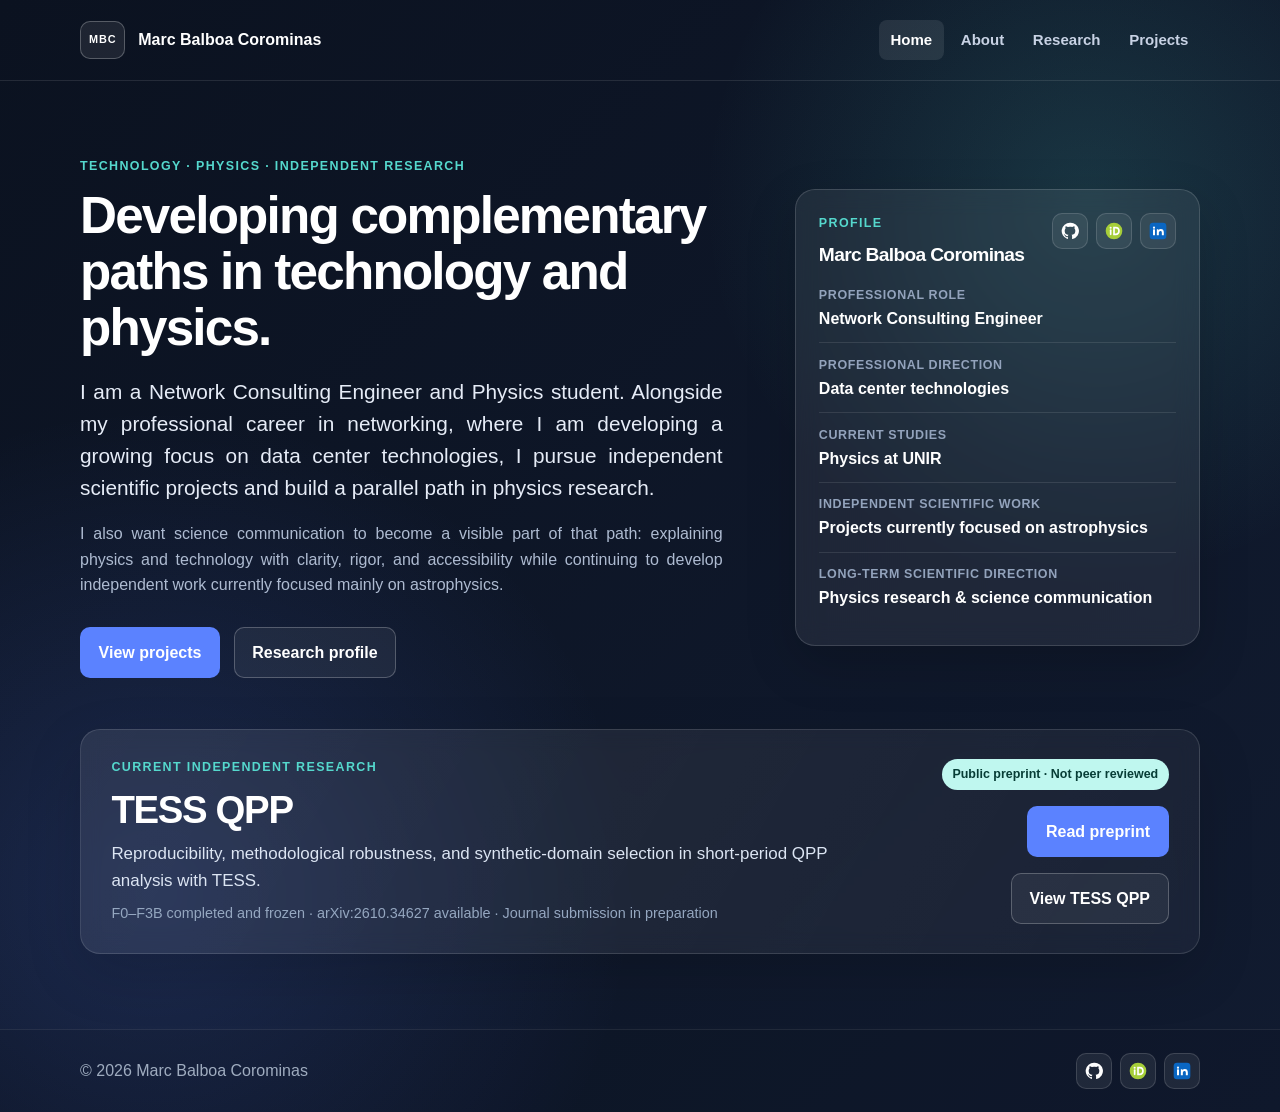
==== commit d433fa88: "docs: update TESS QPP public preprint status" ====
--- a/index.html
+++ b/index.html
@@ -64,11 +64,12 @@
       <p class="eyebrow">Current independent research</p>
       <h2 id="featured-research-title">TESS QPP</h2>
       <p class="featured-research-lead">Reproducibility, methodological robustness, and synthetic-domain selection in short-period QPP analysis with TESS.</p>
-      <p class="featured-research-meta">F0–F3B completed and frozen · Manuscript 1 complete · arXiv submission pending</p>
+      <p class="featured-research-meta">F0–F3B completed and frozen · arXiv:2610.34627 available · Journal submission in preparation</p>
     </div>
     <div class="featured-research-action">
-      <span class="status-pill status-active">Preprint ready</span>
-      <a class="button button-primary" href="tess-qpp.html">View TESS QPP</a>
+      <span class="status-pill status-active">Public preprint · Not peer reviewed</span>
+      <a class="button button-primary" href="https://arxiv.org/abs/2610.34627">Read preprint</a>
+      <a class="button button-secondary" href="tess-qpp.html">View TESS QPP</a>
     </div>
   </div>
 </section>
